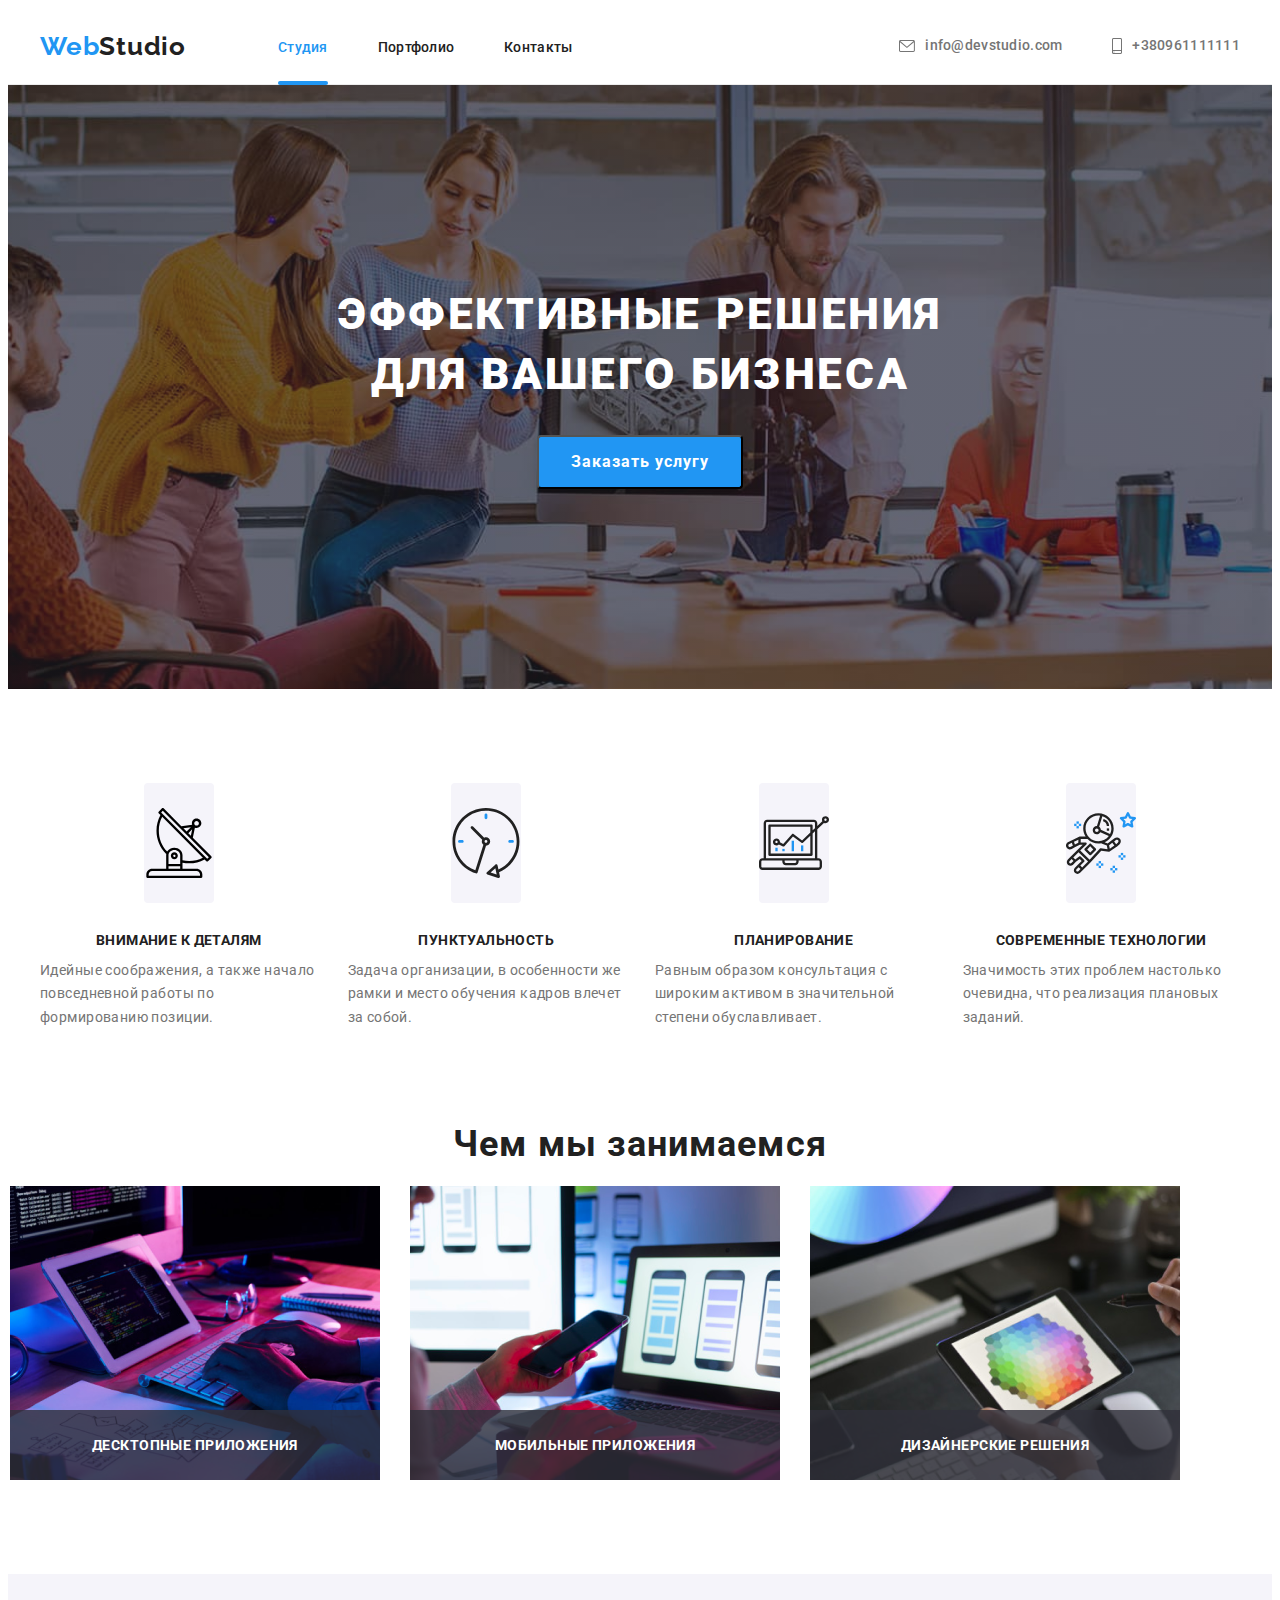
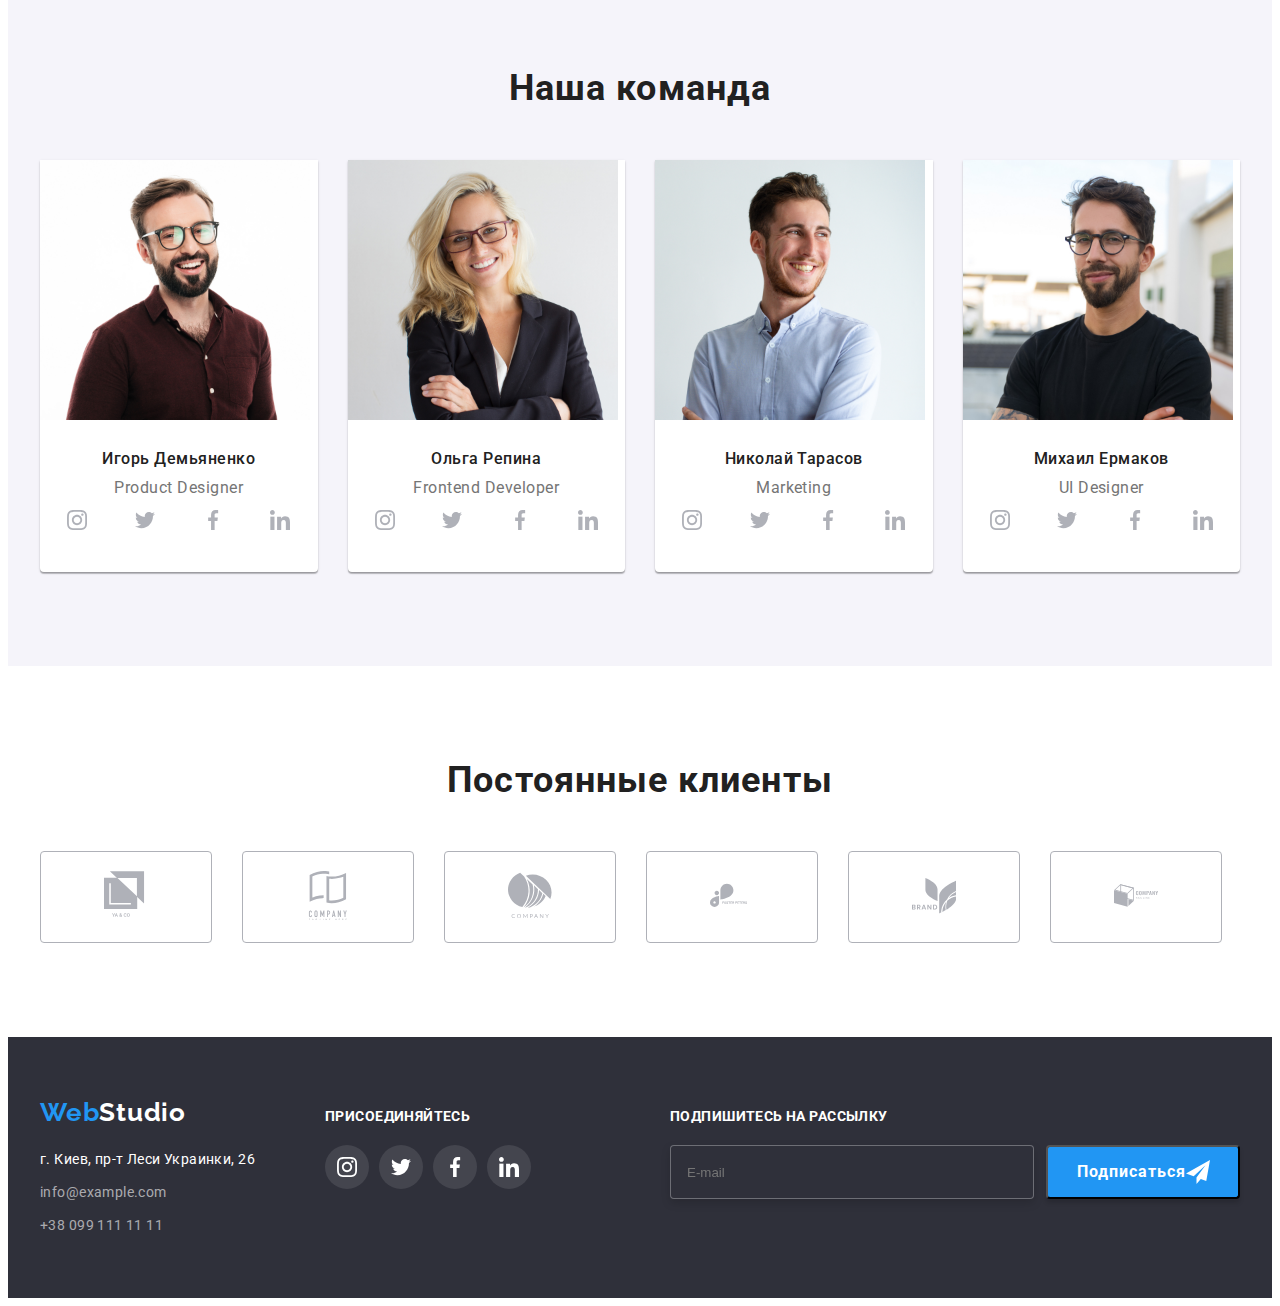
==== index.html @ 1f3a5c6e "copied previous file Homework_6" ====
<!DOCTYPE html>
<html lang="ru">

<head>
  <meta charset="UTF-8" />
  <meta http-equiv="X-UA-Compatible" content="IE=edge" />
  <meta name="viewport" content="width=device-width, initial-scale=1.0" />
  <link rel="preconnect" href="https://fonts.gstatic.com">
  <link href="https://fonts.googleapis.com/css2?family=Raleway:wght@700&family=Roboto:wght@400;500;700;900&display=swap" rel="stylesheet">
  <title>Вебстудия</title>
  <link rel="stylesheet" href="https://cdnjs.cloudflare.com/ajax/libs/modern-normalize/1.0.0/modern-normalize.min.css" integrity="sha512-ISS7cAi1PEhQ8jnbJpJZMd29NlhNj4AWYyLOSp2CE/CsHxTCu+r+t0D2yoJudVrd0/8fTVPUVDzY5Tvli75u/g==" crossorigin="anonymous" />
  <link
    rel="stylesheet"
    href="https://cdnjs.cloudflare.com/ajax/libs/animate.css/4.1.1/animate.min.css"
  />
  <link rel="stylesheet" href="./css/style.css">
</head>

<body>
  <header class="header">
    <div class="container">
  <nav class="navigation">
    <a  href="./index.html" class="link logo logo-light-theme">
      <span class="link logo">Web</span>Studio
    </a>
    <ul class="list-all list">
      <li class="navigation-item">
        <a href="./index.html" class="current header-link link im-here" >Студия</a>
      </li>
      <li class="navigation-item">
        <a href="./portfolio.html" class="header-link link im-here" >Портфолио</a>
      </li>
      <li class="navigation-item">
        <a href="" class="header-link link im-here" >Контакты</a>
      </li>
    </ul>
  </nav>

  <ul class="list-all list in-touch">
    <li class="navigation-item">
      <a class="header-link contact-link link" href="mailto:info@devstudio.com" lang="en"> 
        <svg class="icon-envelope" width="16px" height="16px">
          <use href="./images.img/sprite-copy.svg#icon-envelope-hover"> </use>
        </svg>
        info@devstudio.com</a>
    </li>
    <li class="navigation-item">
      <a class="header-link contact-link link" href="tel:+380961111111">
        <svg class="icon-smartphone" width="10px" height="16px">
          <use href="./images.img/sprite-copy.svg#icon-smartphone"></use>
        </svg>
        +380961111111</a>
    </li>
  </ul>
   </div>
</header>

<main>
  <!--Hero-->
  <section class="hero-bg">
      <div class="container">
    <h1 class="hero-title">Эффективные решения для вашего бизнеса</h1>
    <button type="button" class="main-button" data-modal-open>Заказать услугу</button>
      </div>
  </section>

  <section class="advantage">
    <!--Advantages section-->
    <div class="container">

    <h2 class="visually-hidden">Преимущества</h2>

    <ul class="adv-set list-all list">
      <li class="advantage-items">
        <div class="adv-card">
        <svg width="70px" height="70px">
          <use href="./images.img/sprite-copy.svg#icon-antenna"></use>
        </svg>
      </div>
        <h3 class="advantage-name">Внимание к деталям</h3>
        <p class="advantage-explanation">
          Идейные соображения, а также начало повседневной работы по
          формированию позиции.
        </p>
    </li>
      <li class="advantage-items">
        <div class="adv-card">
          <svg width="70px" height="70px">
            <use href="./images.img/sprite-copy.svg#icon-clock"></use>
          </svg>
        </div>
        <h3 class="advantage-name">Пунктуальность</h3>
        <p class="advantage-explanation">
          Задача организации, в особенности же рамки и место обучения кадров
          влечет за собой.
        </p>
      </li>
      <li class="advantage-items">
        <div class="adv-card">
          <svg width="70px" height="70px">
            <use href="./images.img/sprite-copy.svg#icon-diagram"></use>
          </svg>
        </div>
        <h3 class="advantage-name">Планирование</h3>
        <p class="advantage-explanation">
          Равным образом консультация с широким активом в значительной
          степени обуславливает.
        </p>
      </li>
      <li class="advantage-items">
        <div class="adv-card">
          <svg width="70px" height="70px">
            <use href="./images.img/sprite-copy.svg#icon-astronaut"></use>
          </svg>
        </div>
        <h3 class="advantage-name">Современные технологии</h3>
        <p class="advantage-explanation">
          Значимость этих проблем настолько очевидна, что реализация
          плановых заданий.
        </p>
      </li>
    </ul>
      </div>
  </section>

    
    <section class="cont">
      <!--About-->
      <div class="container">
      <p class="body-title">Чем мы занимаемся </p>
      <ul class="about-container list-all list">
        <li class="about-link">
          <div class="work-wrapper">
         <img src="./images.img/about1.jpg" alt="Человек набирает текст" width="370" height="294" class="about1" />
          <p class="work-variations">Десктопные приложения</p>
        </div>
        </li>
        <li class="about-link">
          <div class="work-wrapper">
          <img src="./images.img/about2.jpg" alt="Девушка держит телефон в руке и пользуется ноутбуком" width="370"
            height="294" class="about2"/>
          <p class="work-variations">Мобильные приложения</p>
          </div>
        </li>
        <li class="about-link">
          <div class="work-wrapper">
          <img src="./images.img/about3.jpg" alt="Человек выбирает цвет на планшете" width="370" height="294" class="about3"/>
          <p class="work-variations">Дизайнерские решения</p>
        </div>
      </li>
      </ul>
     </div>
    </section>

    <!--Our team-->
    <section class="our-team-bg">
      <div class="container">
      <h2 class="body-title">Наша команда</h2>
      <ul class="team-container list-all list">
        <li class="team-set card">
          <img src="./images.img/ihor.jpg" alt="Мужчина в очках и бордовой рубашке" width="270" height="260" class="ihor"/>
         <div class="team-description"><h3 class="team-mate">Игорь Демьяненко</h3>
          <p lang="en" class="job-position">Product Designer</p>
        <ul class="list-all list social">
          <li class="social-items"><a href="" class="social-link">
            <svg class="social-icon" width="20px" height="20px"> 
              <use href="./images.img/sprite-copy.svg#icon-instagram"></use>
            </svg>
          </a>
        </li>
          <li class="social-items"><a href="" class="social-link">
            <svg class="social-icon" width="20px" height="20px"> 
              <use href="./images.img/sprite-copy.svg#icon-twitter"></use>
            </svg>
          </a>
        </li>
          <li class="social-items"><a href="" class="social-link">
            <svg class="social-icon" width="20px" height="20px"> 
              <use href="./images.img/sprite-copy.svg#icon-facebook-"></use>
            </svg>
          </a>
        </li>
          <li class="social-items"><a href="" class="social-link">
            <svg class="social-icon" width="20px" height="20px"> 
              <use href="./images.img/sprite-copy.svg#icon-linkedin"></use>
            </svg>
          </a>
        </li>
        </ul>
        </div>
      </li>
        <li class="team-set card">
          <img src="./images.img/olha.jpg" alt="Девушка,блондинка в очках и черном пиджаке" width="270" height="260" class="olha"/>
        <div class="team-description">  <h3 class="team-mate">Ольга Репина</h3>
          <p lang="en" class="job-position">Frontend Developer</p>
          <ul class="list-all list social">
            <li class="social-items"><a href="" class="social-link">
              <svg class="social-icon" width="20px" height="20px"> 
                <use href="./images.img/sprite-copy.svg#icon-instagram"></use>
              </svg>
            </a>
          </li>
            <li class="social-items"><a href="" class="social-link">
              <svg class="social-icon" width="20px" height="20px"> 
                <use href="./images.img/sprite-copy.svg#icon-twitter"></use>
              </svg>
            </a>
          </li>
            <li class="social-items"><a href="" class="social-link">
              <svg class="social-icon" width="20px" height="20px"> 
                <use href="./images.img/sprite-copy.svg#icon-facebook-"></use>
              </svg>
            </a>
          </li>
            <li class="social-items"><a href="" class="social-link">
              <svg class="social-icon" width="20px" height="20px"> 
                <use href="./images.img/sprite-copy.svg#icon-linkedin"></use>
              </svg>
            </a>
          </li>
          </ul>
        </div>
      </li>
        <li class="team-set card">
          <img src="./images.img/nikolaj.jpg" alt="Парень в голубой рубашке" width="270" height="260" class="nikolaj"/>
         <div class="team-description"><h3 class="team-mate">Николай Тарасов</h3>
          <p lang="en" class="job-position">Marketing</p>
          <ul class="list-all list social">
            <li class="social-items"><a href="" class="social-link">
              <svg class="social-icon" width="20px" height="20px"> 
                <use href="./images.img/sprite-copy.svg#icon-instagram"></use>
              </svg>
            </a>
          </li>
            <li class="social-items"><a href="" class="social-link">
              <svg class="social-icon" width="20px" height="20px"> 
                <use href="./images.img/sprite-copy.svg#icon-twitter"></use>
              </svg>
            </a>
          </li>
            <li class="social-items"><a href="" class="social-link">
              <svg class="social-icon" width="20px" height="20px"> 
                <use href="./images.img/sprite-copy.svg#icon-facebook-"></use>
              </svg>
            </a>
          </li>
            <li class="social-items"><a href="" class="social-link">
              <svg class="social-icon" width="20px" height="20px"> 
                <use href="./images.img/sprite-copy.svg#icon-linkedin"></use>
              </svg>
            </a>
          </li>
          </ul>
        </div>
      </li>
        <li class="team-set card">
          <img src="./images.img/michele.jpg" alt="Парень в очках,с бородой и в черной футболке" width="270"
            height="260" class="michele"/>
         <div class="team-description"><h3 class="team-mate">Михаил Ермаков</h3>
          <p lang="en" class="job-position">UI Designer</p>
          <ul class="list-all list social">
            <li class="social-items"><a href="" class="social-link">
              <svg class="social-icon" width="20px" height="20px"> 
                <use href="./images.img/sprite-copy.svg#icon-instagram"></use>
              </svg>
            </a>
          </li>
            <li class="social-items"><a href="" class="social-link">
              <svg class="social-icon" width="20px" height="20px"> 
                <use href="./images.img/sprite-copy.svg#icon-twitter"></use>
              </svg>
            </a>
          </li>
            <li class="social-items"><a href="" class="social-link">
              <svg class="social-icon" width="20px" height="20px"> 
                <use href="./images.img/sprite-copy.svg#icon-facebook-"></use>
              </svg>
            </a>
          </li>
            <li class="social-items"><a href="" class="social-link">
              <svg class="social-icon" width="20px" height="20px"> 
                <use href="./images.img/sprite-copy.svg#icon-linkedin"></use>
              </svg>
            </a>
          </li>
          </ul>
        </div> 
      </li>
      </ul>
      </div>
    </section>
    <section class="clients">
      <div class="container">
        <h2 lang="ru" class="clients-title">Постоянные клиенты</h2>
          <ul class="list-all list clients-list">
            <li class="clients-box clients-main-link">
              <a href="" class="clients-link">
                  <svg class="clients-logo" width="44.27px" height="49.23px">
                    <use href="./images.img/sprite-copy.svg#icon-logo-1"></use>
                  </svg>
              </a>
            </li>
            <li class="clients-box clients-main-link">
              <a href="" class="clients-link">
                  <svg class="clients-logo" width="44.27px" height="49.23px">
                    <use href="./images.img/sprite-copy.svg#icon-logo-2"></use>
                  </svg>
              </a>
            </li>
            <li class="clients-box clients-main-link">
              <a href="" class="clients-link">
                  <svg class="clients-logo" width="44.27px" height="49.23px">
                    <use href="./images.img/sprite-copy.svg#icon-logo-3"></use>
                  </svg>
              </a>
            </li>
            <li class="clients-box clients-main-link">
              <a href="" class="clients-link">
                  <svg class="clients-logo" width="44.27px" height="49.23px">
                    <use href="./images.img/sprite-copy.svg#icon-logo-4"></use>
                  </svg>
              </a>
            </li>
            <li class="clients-box clients-main-link">
              <a href="" class="clients-link clients-link">
                <svg class="clients-logo" width="44.27px" height="49.23px">
                  <use href="./images.img/sprite-copy.svg#icon-logo-5"></use>
                </svg>
              </a>
            </li>
            <li class="clients-box">
              <a href="" class="clients-link">
                <svg class="clients-logo" width="44.27px" height="49.23px">
                  <use href="./images.img/sprite-copy.svg#icon-logo-6"></use>
                </svg>
              </a>
            </li>
          </ul>
      </div>
    </section>
  </main>

  <footer class="footer-bg">
    <!--footer main page-->
    <div class="container main-footer">
    <div>
    <a class="link  logo logo-dark-theme" href="./index.html">
            <span class="link logo">Web</span>Studio
    </a>

    <address class="address addres-font">
      <ul class="list-all">
        <li class="marg">
          <a class="link physical-adress" href="https://goo.gl/maps/2pNCGTFLMix76fbZ6" target="_blank" rel="noopener noreferrer">г. Киев, пр-т Леси
            Украинки, 26
          </a>
        </li>

        <li class="marg">
          <a class="link mail-adress" href="mailto:info@example.com">info@example.com</a>
        </li>

        <li>
          <a class="link phone-number" href="tel:+380991111111">+38 099 111 11 11</a>
        </li>
      </ul>
    </address>
    </div>
    <div class="invitation-footer">
      <p class="invitation">ПРИСОЕДИНЯЙТЕСЬ</p>
      <ul class="list-all list">
        <li class="footer-icons-list">
          <a href="" class="footer-icons-color footer-icons-link">
              <svg class="footer-icons" width="20px" height="20px">
                <use href="./images.img/sprite-copy.svg#icon-instagram"></use>
              </svg>
          </a>
        </li>
        <li class="footer-icons-list">
          <a href="" class="footer-icons-color footer-icons-link">
              <svg class="footer-icons" width="20px" height="20px">
                <use href="./images.img/sprite-copy.svg#icon-twitter"></use>
              </svg>
          </a>
        </li>
        <li class="footer-icons-list">
          <a href="" class="footer-icons-color footer-icons-link">
              <svg class="footer-icons" width="20px" height="20px">
                <use href="./images.img/sprite-copy.svg#icon-facebook-"></use>
              </svg>
          </a>
        </li>
        <li class="footer-icons-list">
          <a href="" class="footer-icons-color footer-icons-link">
              <svg class="footer-icons" width="20px" height="20px">
                <use href="./images.img/sprite-copy.svg#icon-linkedin"></use>
              </svg>
          </a>
        </li>
      </ul>
    </div>
    <div class="follow">
      <form action="#">
      <p class="reminder-follow">ПОДПИШИТЕСЬ НА РАССЫЛКУ</p>
      <span class="follow-wrapper">
      <input type="email"
        class="mail-follower"
        name="mail"
        id="mail"
        placeholder="E-mail">
      <button type="button" class="follow-btn" >Подписаться
        <svg class="follow-icon" width="24px" height="24px" >
          <use href="./images.img/sprite-copy.svg#icon-icon-send"></use>
        </svg>
      </button>
      </span>
      </form>
    </div>
  </div>
  </footer>

  <!--Modal window-->

  <div class="modal-bg is-hidden" data-modal>

  <div class="modal">
    <button type="button" class="modal-close-button" data-modal-close>
      <svg width="11px" height="11px">
        <use href="./images.img/sprite-copy.svg#icon-close"></use>
      </svg>
    </button>
    <form action="#" class="modal-form">
      <p class="modal-action">Оставьте свои данные, мы вам перезвоним</p>
      <label class="modal-label" >
        Имя
        <span class="modal-input-wrapper">
        <input type="text" class="modal-input" name="user-name" required minlength="2">
      <svg class="modal-input-icon" width="18px" height="18px">
        <use href="./images.img/sprite-copy.svg#icon-person"></use>
      </svg>
        </span>
      </label>
      <label class="modal-label" >
        Телефон
        <span class="modal-input-wrapper">
        <input type="tel" class="modal-input" name="user-tel" required pattern="[0-9]{3}-[0-9]{3}-[0-9]{2}-[0-9]{2}">
      <svg class="modal-input-icon" width="18px" height="18px">
        <use href="./images.img/sprite-copy.svg#icon-phone"></use>
      </svg>
        </span>
      </label>
      <label class="modal-label" >
        Почта
        <span class="modal-input-wrapper">
        <input type="email" class="modal-input" name="user-mail" required>
      <svg class="modal-input-icon" width="18px" height="18px">
        <use href="./images.img/sprite-copy.svg#icon-email"></use>
      </svg>
        </span>
      </label>
      <label>
        Комментарий
        <textarea name="user-message" class="user-message" placeholder="Введите текст"></textarea>
      </label>
      <input type="checkbox" id="user-terms" name="user-terms" class="modal-checkbox-term visually-hidden">
      <label for="user-terms" class="modal-check" >Соглашаюсь с рассылкой и принимаю &nbsp;<a href="" class="modal-term-link">Условия договора</a></label>
      <button type="submit" class="modal-button">Отправить</button>
    </form>
  </div>
</div>

<script src="./js/modal.js"></script>
</body>

</html>
---- css/style.css ----
:root {
    --main-font: 'Roboto', sans-serif;
    --secondary-font: 'Raleway', sans-serif;
    --main-text-color: #212121;
    --secondary-text-color:#757575;
    --focus-color:  #2196F3;
    --standart-color: #fff;
    --team-bg-color: #F5F4FA; 
    --footer-bg-color: #2F303A;
    --footer-link-color: rgba(255, 255, 255, 0.6);
    --clients-logo-color: rgba(175, 177, 184, 1);
}
body {
    font-family: var(--main-font);
    color: var(--secondary-text-color);
}

h1,
h2,
h3,
h4,
h5,
h6,
p,
ul {
    margin: 0;
    padding: 0;
}

img {
    display: block;
}
.link {
    text-decoration: none;
}
.list-all {
    list-style: none;
}
.address {
    font-style: none;
}

.visually-hidden {
    position: absolute; !important;
    clip: rect (1px, 1px, 1px, 1px);
    clip: rect (1px, 1px, 1px, 1px);
    padding: 0 !important;
    border: 0 !important;
    height: 1px !important;
    width: 1px !important;
    overflow: hidden;
}
.container {
    width: 1200px;
    margin: 0 auto;
    padding-left: 15px;
    padding-right: 15px;
}
section {
    display: flex;
    margin: 0 auto;
    padding-top: 94px;
    padding-bottom: 94px;
}
.logo {
    width: 145px;
    height: 31px;
    left: 215px;
    font-family: var(--secondary-font);
    font-weight: bold;
    font-size: 26px;
    line-height: 1.19;
    letter-spacing: 0.03em;
    color: var(--focus-color );
    }
.logo-dark-theme {
    top: 2157px;
    color: var(--standart-color);
}
.logo-light-theme {
    top: 24px;
    color:var(--main-text-color);
    margin-right: 93px;
}
/*===========Header================ */
.header {
    border-bottom: 1px solid #ECECEC;
}
.header .container {
    display: flex;
    align-items: center;
}
.navigation {
    display: flex;
    align-items: center;
}
.list {
    display: flex;
    align-items: center;
}
.header-bg {
    background: var(--standart-color);
}
.header-link {
    font-family: var(--main-font);
    font-weight: 500;
    font-size: 14px;
    line-height: 1.14;
    letter-spacing: 0.02em;
    color:var(--main-text-color);
    padding-top: 30px;
    padding-bottom: 30px;
    align-items: center;

    transition: color 250ms cubic-bezier(0.4, 0, 0.2, 1);
}
.navigation-item:not(:last-child) {
    margin-right: 50px;
}
.secondary {
    margin-left: 331px;
}
.navigation-item-secondary:not(:last-child) {
    margin-right: 50px;
}
.in-touch {
    display: flex;
    margin-left: auto;
    align-items: center;
}
.contact-link {
    display: flex;
    color: var(--secondary-text-color);
    transition: color 250ms cubic-bezier(0.4, 0, 0.2, 1);
}
.contact-link:hover,
.contact-link:focus {
    color:var(--focus-color );
}
.contact-link:hover .icon-envelope,
.contact-link:focus .icon-envelope {
    fill:  var(--focus-color);
}
.contact-link:hover .icon-smartphone,
.contact-link:focus .icon-smartphone {
    fill:  var(--focus-color);
}
.im-here:hover,
.im-here:focus {
    color: var(--focus-color );
}
.im-here:active {
    color: var(--focus-color );
    transition: color 250ms cubic-bezier(0.4, 0, 0.2, 1);
}
.current {
    position: relative;
    color: var(--focus-color );
    transition: opacity 250ms cubic-bezier(0.4, 0, 0.2, 1);
}
.current::after {
    content: '';
    display: block;
    width: 100%;
    height: 4px;
    border-radius: 2px;
    background-color: var(--focus-color);

    position:absolute;
    left: 0;
    bottom: 0;
}

.icon-envelope {
    margin-right: 10px;
    align-items: center;
    fill: var(--secondary-text-color);

    transition-property: fill;
    transition: fill 250ms cubic-bezier(0.4, 0, 0.2, 1);
}
.icon-smartphone {
    margin-right: 10px;
    align-items: center;
    fill:var(--secondary-text-color);

    transition-property: fill;
    transition: fill 250ms cubic-bezier(0.4, 0, 0.2, 1);
}
.icon-envelope:hover,
.icon-envelope:focus {
    fill: var(--focus-color);
}
.icon-smartphone:hover,
.icon-smartphone:focus {
    fill: var(--focus-color);
}
/*===========End Header================ */

/*===========Hero================ */
.hero-bg {
    background: var(--footer-bg-color);
    padding-bottom: 200px;
    padding-top: 200px;
    background-image: linear-gradient( to left, rgba(47, 48, 58, 0.4), rgba(47, 48, 58, 0.4) ), url(../images.img/hero.jpeg);
    background-size: cover;
    background-position: center;
    background-repeat: no-repeat;
    max-width: 1600px;
    margin-left: auto;
    margin-right: auto;
}
.hero-title {
    margin: 0 auto;
    max-width: 696px;
    font-family: var(--main-font);
    font-weight: 900;
    font-size: 44px;
    line-height: 1.36;
    text-align: center;
    letter-spacing: 0.06em;
    text-transform: uppercase;
    color: var(--standart-color);
    display: flex;
    align-items: center;
    margin-bottom: 30px;
    }
.main-button {
    font-family: var(--main-font);
    font-weight: bold;
    font-size: 16px;
    line-height: 1.87;
    display: block;
    align-items: center;
    text-align: center;
    letter-spacing: 0.06em;
    cursor: pointer;
    color: var(--standart-color);
    background: var(--focus-color );
    box-shadow: 0px 4px 4px rgba(0, 0, 0, 0.15);
    border-radius: 4px;
    padding: 10px 32px;
    margin-left: auto;
    margin-right: auto;

    transition: color 250ms cubic-bezier(0.4, 0, 0.2, 1);
}
.main-button:hover,
.main-button:focus {
    background-color: var(--focus-color);
}
/*===========End Hero================ */

/*===========About================ */
.cont {
    padding-top: 0px;
}
.about-container {
    display: flex;
    align-items: center;
    margin-top: -30px;
    margin-left: -30px;
}
.about-link:not(:last-child) {
    margin-right: 30px;
}
.about1 {
    width: 100%;
    height: 100%;
}
.about2 {
    width: 100%;
    height: 100%;
    }
.about3 {
    width: 100%;
    height: 100%;
    }
.work-wrapper {
    position: relative;
}
.work-variations {
    position: absolute;
    bottom: 0;
    right: 0;
    

    width: 100%;
    font-family: var(--main-font);
    font-weight: bold;
    font-size: 14px;
    line-height: 1,14;
    text-align: center;
    letter-spacing: 0.03em;
    text-transform: uppercase;
    padding-top: 27px;
    padding-bottom: 27px;
    
    color: var(--standart-color);
    background-color: rgba(47, 48, 58, 0.8);
 }   
/*===========End About================ */

/*===========Our team================ */
.team-container {
    display: flex;
    align-items: center;
}
.team-container {
    display: flex;
    align-items: center;
    margin-left: -30px;
}
.team-set {
    margin-left: 30px;
    flex-basis: calc((100% - 120px)/4);
}
.our-team-bg {
    background-color: var(--team-bg-color)
}
.team-mate {
    font-family: var(--main-font);
    font-weight: 500;
    font-size: 16px;
    line-height: 1.18;
    text-align: center;
    letter-spacing: 0.03em;
    color: var(--main-text-color);
    margin-bottom: 10px;
}
.team-description {
    padding-bottom: 30px;
    padding-top: 30px;
    padding-right: 15px;
    padding-left: 15px;
}
.job-position {
    font-family: var(--main-font);
    font-size: 16px;
    line-height: 1.18;
    text-align: center;
    letter-spacing: 0.03em;
    color: var(--secondary-text-color);
}
.card {
    width: 270px;
    background: var(--standart-color);
    box-shadow: 0px 1px 3px rgba(0, 0, 0, 0.12), 0px 1px 1px rgba(0, 0, 0, 0.14), 0px 2px 1px rgba(0, 0, 0, 0.2);
    border-radius: 0px 0px 4px 4px;
}
.ihor {
    width: 270px;
    height: 260px;
    background: url(4853.jpg);
    border-radius: 0px;
}
.olha {
    width: 270px;
    height: 260px;
    background: url(5844.jpg);
    border-radius: 0px;
}
.nikolaj {
    width: 270px;
    height: 260px;
    background: url(16166.jpg);
    border-radius: 0px;
}
.michele {
    width: 270px;
    height: 260px;
    background: url(2968.jpg);
    border-radius: 0px;
}
.social {
    display: flex;
    align-items: center;
    justify-content: space-between;
}
.social-link {
    display: flex;
    justify-content: center;
    align-items: center;
    width: 44px;
    height: 44px;
    border-radius: 50%;
    background-color: var(--standart-color);

    transition-property: fill;
    transition-property: background-color;
    transition: background-color 250ms cubic-bezier(0.4, 0, 0.2, 1) ;
}
.social-link:hover .social-icon,
.social-link:focus .social-icon{
    fill: var(--standart-color);
}
.social-icon {
    fill: rgba(175, 177, 184, 1);

    transition-property: fill;
    transition: fill 250ms cubic-bezier(0.4, 0, 0.2, 1);
}
.social-link:hover,
.social-link:focus {
    background-color: var(--focus-color);
}
.clients-list {
    display: flex;
}
.clients-main-link {
    margin-right: 30px;
}
.clients-title {
    font-family: var(--main-font)
    font-weight: 700;
    font-size: 36px;
    line-height: 1.16;
    text-align: center;
    letter-spacing: 0.03em;
    color: var(--main-text-color);
    min-width: 700px;
    margin-top: 0px;
    margin-bottom: 50px;
}
.clients-box {
    width: 170px;
    height: 90px;
    border: 1px solid var(--clients-logo-color);
    border-radius: 4px;
    display: flex;
    justify-content: center;
    align-items: center;
    
    transition: border 250ms cubic-bezier(0.4, 0, 0.2, 1);
}
.clients-logo {
    fill: var(--clients-logo-color);
    
    transition: fill 250ms cubic-bezier(0.4, 0, 0.2, 1);
}
.clients-logo:hover,
.clients-logo:focus {
    fill: var(--focus-color);
}
.clients-box:hover,
.clients-box:focus {
    border-color: var(--focus-color);
}
.clients-box:hover .clients-logo,
.clients-box:focus .clients-logo {
    fill: var(--focus-color);
}
/*===========End Our team================ */

/*===========Work gallery================ */
.main-set {
    display: flex;
    justify-content: center;
    flex-wrap:nowrap;
    align-items: center;
    margin-bottom: 50px;
}
.main-items {
    margin-right: 8px;
    
    transition: color 250ms cubic-bezier(0.4, 0, 0.2, 1);
}
.main-items:hover,
.main-items:focus {
    background-color: var(--focus-color);
}
.works-item:hover,
.works-item:focus {
    box-shadow: 0px 1px 1px rgba(0, 0, 0, 0.12), 0px 4px 4px rgba(0, 0, 0, 0.06), 1px 4px 6px rgba(0, 0, 0, 0.16);
}
.work-content-wrapper {
    padding-top: 20px;
    padding-bottom: 20px;
    padding-right: 24px;
    padding-left: 24px;
}
.buttom-bg {
    background: var(--standart-color);
    border: 1px solid #EEEEEE;
    box-sizing: border-box;
}
.portfolio-btn {
    font-family: inherit;
    font-weight: 500;
    font-size: 16px;
    line-height: 1.62;
    text-align: center;
    letter-spacing: 0.03em;
    cursor: pointer;
    color: var(--main-text-color);
    background-color: var(--team-bg-color);
    border-radius: 4px;
    display: flex;
    flex-direction: row;
    border: none;

    transition: color 250ms cubic-bezier(0.4, 0, 0.2, 1), background-color 250ms cubic-bezier(0.4, 0, 0.2, 1), box-shadow 250ms cubic-bezier(0.4, 0, 0.2, 1);
}
.portfolio-btn:hover,
.portfolio-btn:focus {
    background-color: var(--focus-color );
    color: var(--standart-color);
    box-shadow: 0px 3px 1px rgba(0, 0, 0, 0.1), 0px 1px 2px rgba(0, 0, 0, 0.08), 0px 2px 2px rgba(0, 0, 0, 0.12);
}
.works-set {
    display: flex;
    flex-wrap: wrap;
    /*align-items: center;*/
    align-items: flex-start;
    align-content: center;
    margin-top: -30px;
    margin-left: -30px;
}
.works-item {
    margin-top: 30px;
    margin-left: 30px;
    flex-basis: calc((100% - 90px) / 3);
    transition: color 250ms cubic-bezier(0.4, 0, 0.2, 1);
}
.work1 {
    width: 100%;
    height: 100%;
    background: url(portfolio1.jpg);
}
.work2 {
    width: 100%;
    height: 100%;
    background: url(portfolio2.jpg);
}
.work3 {
    width: 100%;
    height: 100%;
    background: url(portfolio-1.jpg);
}
.work4 {
    width: 100%;
    height: 100%;
    background: url(portfolio-2.jpg);
}
.work5 {
    width: 100%;
    height: 100%;
    background: url(portfolio5.jpg);
}
.work6 {
    width: 100%;
    height: 100%;
    background: url(111.jpg);
}
.work7 {
    width: 100%;
    height: 100%;
    background: url(portfolio7.jpg);
}
.work8 {
    width: 100%;
    height: 100%;
    background: url(portfolio8.jpg);
}
.work9 {
    width: 100%;
    height: 100%;
    background: url(2910404.jpg);
}

.project-name {
    font-family: var(--main-font);
    font-weight: bold;
    font-size: 18px;
    line-height: 2;
    letter-spacing: 0.06em;
    color:var(--main-text-color);
    margin-bottom: 4px;
}
.project-explanation {
    font-family: var(--main-font);
    font-size: 16px;
    line-height: 1.87;
    letter-spacing: 0.03em;
    color: var(--secondary-text-color);
    }
.overlay-wrapper {
    position: relative;
    overflow: hidden;
}
.overlay {
    position: absolute;
    top: 0;
    left: 0;
    height: 100%;
    padding-top: 63px;
    padding-bottom: 63px;
    padding-right: 24px;
    padding-left: 24px;
    opacity: 0;

    background-color: rgba(33, 150, 243, 0.9);
    color: var(--standart-color);
    
    transform: translateY(100%);
    transition: transform 250ms cubic-bezier(0.4, 0, 0.2, 1), opacity 250ms cubic-bezier(0.4, 0, 0.2, 1);

}

.overlay-wrapper:hover .overlay,
.overlay-wrapper:focus .overlay {
    opacity: 1;
    transform: translateY(0%);
}

.works-item:hover .overlay,
.works-item:focus .overlay {
    opacity: 1;
    transform: translateY(0%);
}
/*===========Work gallery================ */

/*===========Advantages section================ */
.advantage {
    padding-top: 94px;
}
.adv-set {
    display: flex;
    flex-wrap:nowrap;
    margin-top: -30px;
    margin-left: -30px;
}
.advantage-items {
    margin-top: 30px;
    margin-left: 30px;
    flex-basis: calc((100% - 120px)/4);
    width: 270px;
    justify-items: center;
}
.adv-card {
    height: 120px;
    background-color: #f5f4fa;
    border-radius: 4px;
    margin-bottom: 30px;
    display: flex;
    justify-content: center;
    align-items: center;
}
.advantage-name {
    font-family: var(--main-font);
    font-weight: bold;
    font-size: 14px;
    line-height: 1.14;
    letter-spacing: 0.03em;
    text-transform: uppercase;
    color: var(--main-text-color);
    margin-bottom: 10px;
}
.advantage-explanation {
    font-family: var(--main-font);
    font-size: 14px;
    line-height: 1.71;
    letter-spacing: 0.03em;
    color: var(--secondary-text-color);
}
/*===========End Advantages section================ */

.body-title {
    font-family: var(--main-font);
    font-weight: bold;
    font-size: 36px;
    line-height: 1.16;
    text-align: center;
    letter-spacing: 0.03em;
    color: var(--main-text-color);
    margin-bottom: 50px;
}

/*===========Footer================ */
.footer-bg {
    padding-top: 60px;
    padding-bottom: 60px;
    background: var(--footer-bg-color)
}
.main-footer {
    display: flex;
    align-items: baseline;
}
.addres-font {
    font-style: normal;
    margin-top: 20px;
}
.marg {
    margin-bottom: 9px;
}
.physical-adress {
    font-family: var(--main-font);
    font-size: 14px;
    line-height: 1.71;
    letter-spacing: 0.03em;
    color: var(--standart-color);
}
.mail-adress {
    font-family: var(--main-font);
    font-size: 14px;
    line-height: 1.71;
    letter-spacing: 0.03em;
    color: var(--footer-link-color)
}
.phone-number {
    font-family: var(--main-font);
    font-size: 14px;
    line-height: 1.71;
    letter-spacing: 0.03em;
    color: var(--footer-link-color)
}
.invitation-footer {
    margin-left: 70px;
}
.invitation {
    color: var(--standart-color);
    font-weight: 700;
    font-size: 14px;
    line-height: 1.14;
    letter-spacing: 0.03em;
    text-transform: uppercase;
    margin-bottom: 20px;
}
.footer-icons-color {
    display: flex;
    justify-content: center;
    align-items: center;
    width: 44px;
    height: 44px;
    border-radius: 50%;
    background-color: rgba(255, 255, 255, 0.1);

    transition: background-color 250ms cubic-bezier(0.4, 0, 0.2, 1);
}
.footer-icons-list:not(:last-child) {
    margin-right: 10px;
} 

.footer-icons {
    fill: var(--standart-color);
}
.footer-icons-link:hover .footer-icons-color,
.footer-icons-link:focus .footer-icons-color {
    background-color: var(--focus-color);
}
.footer-icons-link:hover,
.footer-icons-link:focus  {
    background-color: var(--focus-color);
}
.follow {
    margin-left: auto;
    width: 570px;
}
.reminder-follow {
    width: 219px;
    height: 16px;
    font-family: var(--main-font);
    font-weight: bold;
    font-size: 14px;
    line-height: 1.14;
    letter-spacing: 0.03em;
    text-transform: uppercase;

    color: var(--standart-color);
    margin-bottom: 20px;
}
.follow-wrapper {
    position: relative;
    display: flex;
}
.mail-mark {
    position: absolute;
    top: 50%;
    left: 16px;
    transform: translateY(-50%);
    
    font-family: var(--main-font);
    font-size: 16px;
    line-height: 1.25;
}
.mail-follower {
    width: 358px;
    height: 50px;
    padding-left: 16px;

    border: 1px solid rgba(255, 255, 255, 0.3);
    filter: drop-shadow(0px 4px 4px rgba(0, 0, 0, 0.15));
    border-radius: 4px;
    background-color: var(--footer-bg-color);
    color: var(--standart-color);
}
.follow-btn {
    position: relative;
    width: 200px;
    margin-left: 12px;
    padding-left: 29px;

    font-family: var(--main-font);
    font-weight: bold;
    font-size: 16px;
    line-height: 1.87;

    display: flex;
    align-items: center;
    text-align: center;
    letter-spacing: 0.06em;

    color: var(--standart-color);

    background: #2196F3;
    box-shadow: 0px 4px 4px rgba(0, 0, 0, 0.15);
    border-radius: 4px;
}
.follow-icon {
    position: absolute;
    top: 50%;
    right: 28px;
    transform: translateY(-50%);

    fill: var(--standart-color);
    margin-left: 10px;
}
/*===========End Footer================ */

/*===========Modal window================ */

.modal-bg {
    position: fixed;
    top: 0;
    left: 0;
    width: 100vw;
    height: 100vh;
    background-color: rgba(0, 0, 0, 0.2);

    opacity: 1;
    transition: color 250ms cubic-bezier(0.4, 0, 0.2, 1), opacity 250ms cubic-bezier(0.4, 0, 0.2, 1);
}
.modal {
    position: absolute;
    top: 50%;
    left: 50%;
    transform: translate(-50%, -50%);
    width: 528px;
    height: 581px;
    background-color: rgba(255, 255, 255, 1);
    padding: 40px;
    
    transform: translate(-50%, -50%) scale(1);
    transition: opacity 250ms cubic-bezier(0.4, 0, 0.2, 1);

}
.modal:hover,
.modal:focus {
    border-color: var(--focus-color);
}
.modal-close-button {
    position: absolute;
    top: 8px;
    right: 8px;
    width: 30px;
    height: 30px;
    background: transparent;
    border: 1px solid rgba(0, 0, 0, 0.1);
    border-radius: 50%;
    cursor: pointer;
    transition: fill 250ms cubic-bezier(0.4, 0, 0.2, 1);
}
.modal-close-button:hover,
.modal-close-button:focus {
    fill: var(--focus-color);
}

.is-hidden {
    opacity: 0;
    visibility: none;
    pointer-events: none;
}
.modal-bg.is-hidden .modal {
    transform: translate(-50%, -50%) scale(0.9);
}
.modal-action {
    font-family: var(--main-font);
    font-weight: bold;
    font-size: 20px;
    line-height: 1.15;
    text-align: center;
    letter-spacing: 0.03em;
    margin-bottom: 12px;

    color: var(--main-text-color);
}
.modal-form {
    display: flex;
    flex-direction: column;
}
.modal-input {
    width: 100%;
    height: 40px;

    border: 1px solid rgba(33, 33, 33, 0.2);
    border-radius: 4px;
    padding-left: 42px;
    transition: border-color 250ms cubic-bezier(0.4, 0, 0.2, 1);
}
.modal-input:focus {
    outline: none;
    border-color: var(--focus-color);
}
.modal-input:focus+ .modal-input-icon {
    fill: var(--focus-color);
}
.modal-input-wrapper {
    display: block;
    position: relative;
    margin-top: 4px;
    margin-bottom: 10px;
}
.modal-input-icon {
    position: absolute;
    top: 50%;
    left: 12px;
    transform: translateY(-50%);
    transition: fill 250ms cubic-bezier(0.4, 0, 0.2, 1);
}
.user-message {
    width: 100%;
    height: 120px;
    border: 1px solid rgba(33, 33, 33, 0.2);
    border-radius: 4px;
    padding-top: 12px;
    padding-bottom: 12px;
    padding-right: 16px;
    padding-left: 16px;

    resize: none;

    font-family: Roboto;
    font-size: 14px;
    line-height: 1.14;
    letter-spacing: 0.01em;
    transition: border-color 250ms cubic-bezier(0.4, 0, 0.2, 1);
}
.user-message::placeholder {
    color: rgba(117, 117, 117, 0.5);
}
.user-message:focus {
    outline: none;
    border-color: var(--focus-color);
}
.modal-check {
    display: flex;
    align-items: center;

    font-family: var(--main-font);
    font-size: 14px;
    line-height: 1.71;
    letter-spacing: 0.03em;

    color: var(--secondary-text-color);
}
.modal-check::before {
    display: block;
    content: "";
    width: 16px;
    height: 15px;
    border: 1px solid #000;
    cursor: pointer;
    margin-right: 8px;
}
.modal-checkbox-term:checked + .modal-check::before {
    background-image: url(../images.img/vector.svg);
    background-position: center;
}
.modal-checkbox-term:focus + .modal-check::before {
    background-color: var(--focus-color);
}
.modal-term-link {
    color: var(--focus-color);
}
.modal-term-link:hover {
    color: var(--focus-color);
}
.modal-button {
    width: 200px;
    height: 50px;
    align-self: center;
    font-family: var(--main-font);
    font-weight: bold;
    font-size: 16px;
    line-height: 1.87;
    display: block;
    align-items: center;
    text-align: center;
    letter-spacing: 0.06em;
    cursor: pointer;
    color: var(--standart-color);
    background: #188CE8;
    box-shadow: 0px 4px 4px rgba(0, 0, 0, 0.15);
    border-radius: 4px;

    margin-top: 30px;

    transition: color 250ms cubic-bezier(0.4, 0, 0.2, 1);
}
/*===========End Modal window================ */
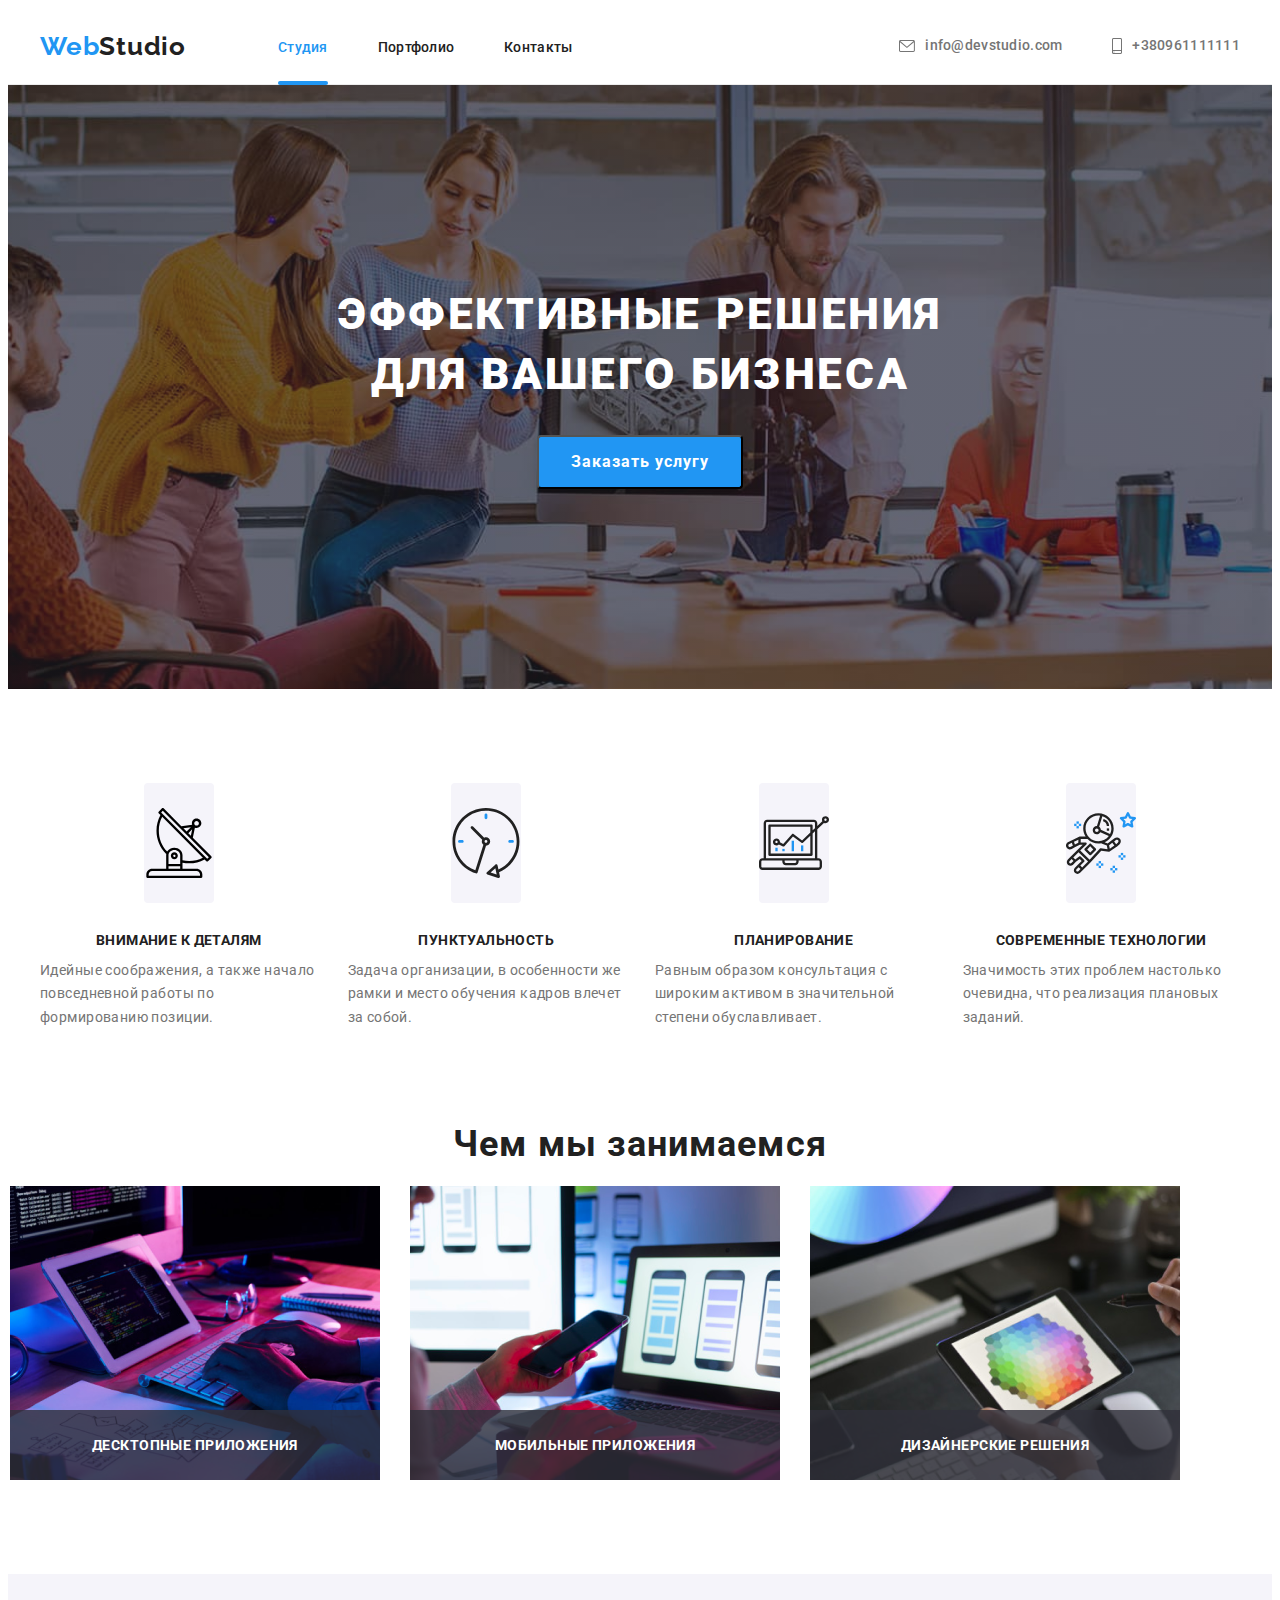
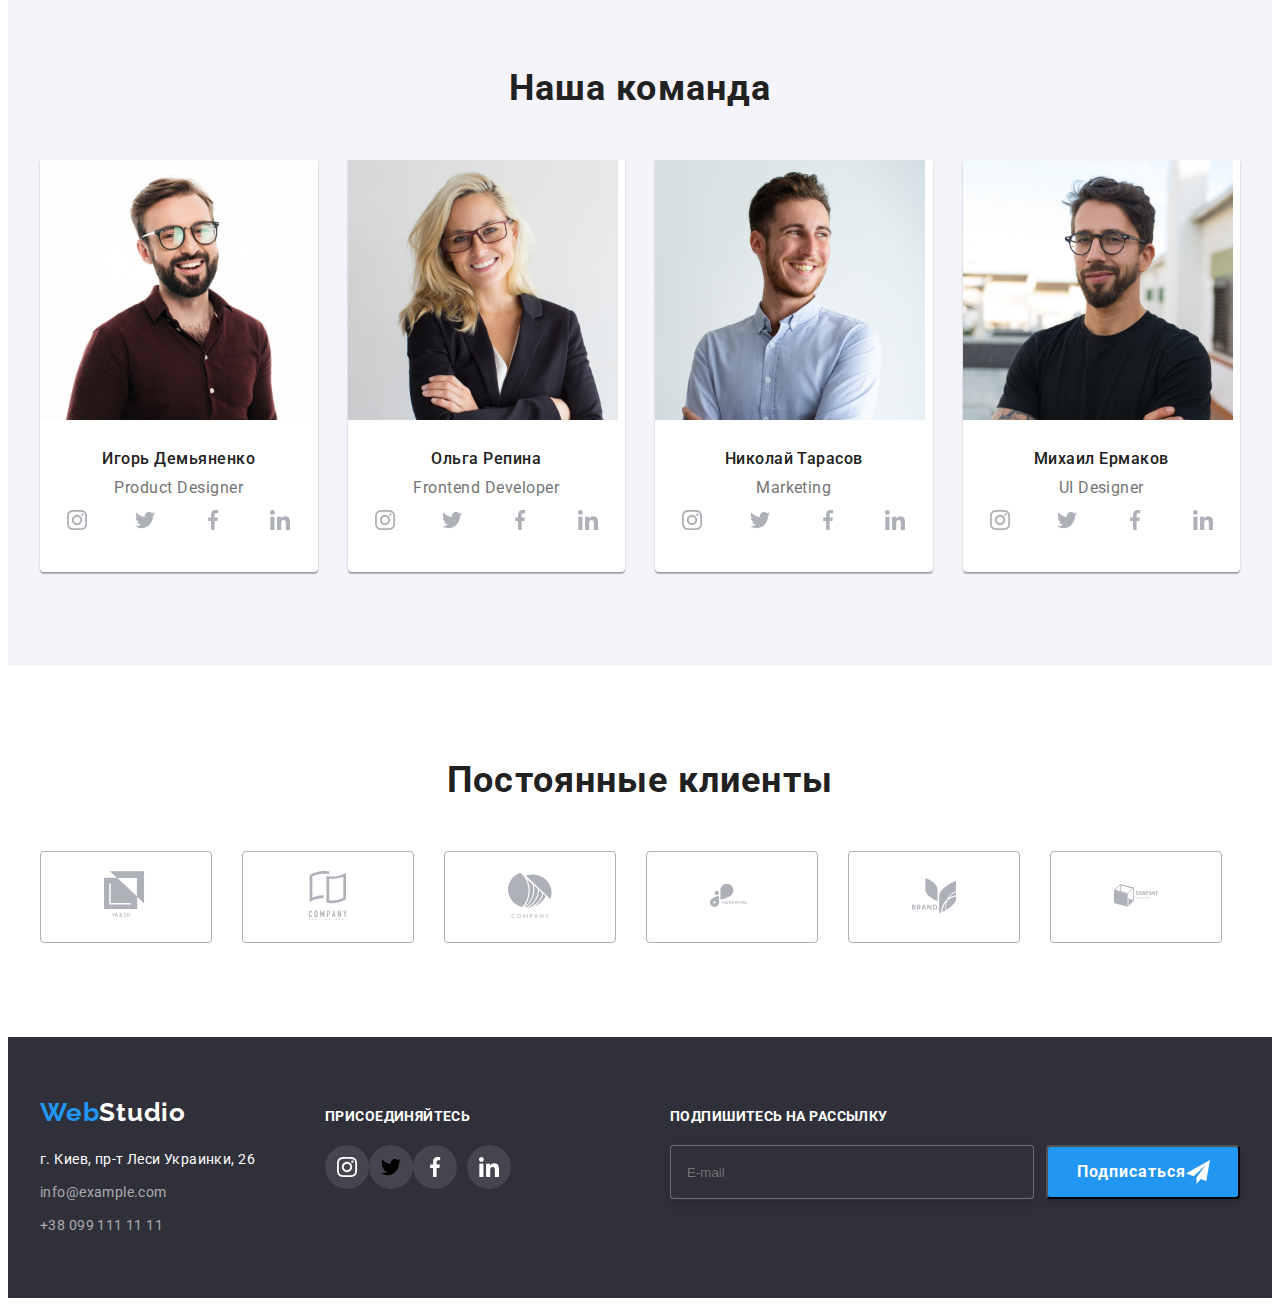
==== commit bef6e1c1: "BEM" ====
--- a/index.html
+++ b/index.html
@@ -13,7 +13,7 @@
     rel="stylesheet"
     href="https://cdnjs.cloudflare.com/ajax/libs/animate.css/4.1.1/animate.min.css"
   />
-  <link rel="stylesheet" href="./css/style.css">
+  <link rel="stylesheet" href="./css/main.min.css">
 </head>
 
 <body>
@@ -70,9 +70,9 @@
 
     <h2 class="visually-hidden">Преимущества</h2>
 
-    <ul class="adv-set list-all list">
+    <ul class="advantage-set list-all list">
       <li class="advantage-items">
-        <div class="adv-card">
+        <div class="advantage-card">
         <svg width="70px" height="70px">
           <use href="./images.img/sprite-copy.svg#icon-antenna"></use>
         </svg>
@@ -84,7 +84,7 @@
         </p>
     </li>
       <li class="advantage-items">
-        <div class="adv-card">
+        <div class="advantage-card">
           <svg width="70px" height="70px">
             <use href="./images.img/sprite-copy.svg#icon-clock"></use>
           </svg>
@@ -96,7 +96,7 @@
         </p>
       </li>
       <li class="advantage-items">
-        <div class="adv-card">
+        <div class="advantage-card">
           <svg width="70px" height="70px">
             <use href="./images.img/sprite-copy.svg#icon-diagram"></use>
           </svg>
@@ -108,7 +108,7 @@
         </p>
       </li>
       <li class="advantage-items">
-        <div class="adv-card">
+        <div class="advantage-card">
           <svg width="70px" height="70px">
             <use href="./images.img/sprite-copy.svg#icon-astronaut"></use>
           </svg>
@@ -157,31 +157,31 @@
       <div class="container">
       <h2 class="body-title">Наша команда</h2>
       <ul class="team-container list-all list">
-        <li class="team-set card">
+        <li class="team-container__set card">
           <img src="./images.img/ihor.jpg" alt="Мужчина в очках и бордовой рубашке" width="270" height="260" class="ihor"/>
          <div class="team-description"><h3 class="team-mate">Игорь Демьяненко</h3>
           <p lang="en" class="job-position">Product Designer</p>
         <ul class="list-all list social">
-          <li class="social-items"><a href="" class="social-link">
-            <svg class="social-icon" width="20px" height="20px"> 
+          <li class="social-items"><a href="" class="social__link">
+            <svg class="social__icon" width="20px" height="20px"> 
               <use href="./images.img/sprite-copy.svg#icon-instagram"></use>
             </svg>
           </a>
         </li>
-          <li class="social-items"><a href="" class="social-link">
-            <svg class="social-icon" width="20px" height="20px"> 
+          <li class="social-items"><a href="" class="social__link">
+            <svg class="social__icon" width="20px" height="20px"> 
               <use href="./images.img/sprite-copy.svg#icon-twitter"></use>
             </svg>
           </a>
         </li>
-          <li class="social-items"><a href="" class="social-link">
-            <svg class="social-icon" width="20px" height="20px"> 
+          <li class="social-items"><a href="" class="social__link">
+            <svg class="social__icon" width="20px" height="20px"> 
               <use href="./images.img/sprite-copy.svg#icon-facebook-"></use>
             </svg>
           </a>
         </li>
-          <li class="social-items"><a href="" class="social-link">
-            <svg class="social-icon" width="20px" height="20px"> 
+          <li class="social-items"><a href="" class="social__link">
+            <svg class="social__icon" width="20px" height="20px"> 
               <use href="./images.img/sprite-copy.svg#icon-linkedin"></use>
             </svg>
           </a>
@@ -189,31 +189,31 @@
         </ul>
         </div>
       </li>
-        <li class="team-set card">
+        <li class="team-container__set card">
           <img src="./images.img/olha.jpg" alt="Девушка,блондинка в очках и черном пиджаке" width="270" height="260" class="olha"/>
         <div class="team-description">  <h3 class="team-mate">Ольга Репина</h3>
           <p lang="en" class="job-position">Frontend Developer</p>
           <ul class="list-all list social">
-            <li class="social-items"><a href="" class="social-link">
-              <svg class="social-icon" width="20px" height="20px"> 
+            <li class="social-items"><a href="" class="social__link">
+              <svg class="social__icon" width="20px" height="20px"> 
                 <use href="./images.img/sprite-copy.svg#icon-instagram"></use>
               </svg>
             </a>
           </li>
-            <li class="social-items"><a href="" class="social-link">
-              <svg class="social-icon" width="20px" height="20px"> 
+            <li class="social-items"><a href="" class="social__link">
+              <svg class="social__icon" width="20px" height="20px"> 
                 <use href="./images.img/sprite-copy.svg#icon-twitter"></use>
               </svg>
             </a>
           </li>
-            <li class="social-items"><a href="" class="social-link">
-              <svg class="social-icon" width="20px" height="20px"> 
+            <li class="social-items"><a href="" class="social__link">
+              <svg class="social__icon" width="20px" height="20px"> 
                 <use href="./images.img/sprite-copy.svg#icon-facebook-"></use>
               </svg>
             </a>
           </li>
-            <li class="social-items"><a href="" class="social-link">
-              <svg class="social-icon" width="20px" height="20px"> 
+            <li class="social-items"><a href="" class="social__link">
+              <svg class="social__icon" width="20px" height="20px"> 
                 <use href="./images.img/sprite-copy.svg#icon-linkedin"></use>
               </svg>
             </a>
@@ -221,31 +221,31 @@
           </ul>
         </div>
       </li>
-        <li class="team-set card">
+        <li class="team-container__set card">
           <img src="./images.img/nikolaj.jpg" alt="Парень в голубой рубашке" width="270" height="260" class="nikolaj"/>
          <div class="team-description"><h3 class="team-mate">Николай Тарасов</h3>
           <p lang="en" class="job-position">Marketing</p>
           <ul class="list-all list social">
-            <li class="social-items"><a href="" class="social-link">
-              <svg class="social-icon" width="20px" height="20px"> 
+            <li class="social-items"><a href="" class="social__link">
+              <svg class="social__icon" width="20px" height="20px"> 
                 <use href="./images.img/sprite-copy.svg#icon-instagram"></use>
               </svg>
             </a>
           </li>
-            <li class="social-items"><a href="" class="social-link">
-              <svg class="social-icon" width="20px" height="20px"> 
+            <li class="social-items"><a href="" class="social__link">
+              <svg class="social__icon" width="20px" height="20px"> 
                 <use href="./images.img/sprite-copy.svg#icon-twitter"></use>
               </svg>
             </a>
           </li>
-            <li class="social-items"><a href="" class="social-link">
-              <svg class="social-icon" width="20px" height="20px"> 
+            <li class="social-items"><a href="" class="social__link">
+              <svg class="social__icon" width="20px" height="20px"> 
                 <use href="./images.img/sprite-copy.svg#icon-facebook-"></use>
               </svg>
             </a>
           </li>
-            <li class="social-items"><a href="" class="social-link">
-              <svg class="social-icon" width="20px" height="20px"> 
+            <li class="social-items"><a href="" class="social__link">
+              <svg class="social__icon" width="20px" height="20px"> 
                 <use href="./images.img/sprite-copy.svg#icon-linkedin"></use>
               </svg>
             </a>
@@ -253,32 +253,32 @@
           </ul>
         </div>
       </li>
-        <li class="team-set card">
+        <li class="team-container__set card">
           <img src="./images.img/michele.jpg" alt="Парень в очках,с бородой и в черной футболке" width="270"
             height="260" class="michele"/>
          <div class="team-description"><h3 class="team-mate">Михаил Ермаков</h3>
           <p lang="en" class="job-position">UI Designer</p>
           <ul class="list-all list social">
-            <li class="social-items"><a href="" class="social-link">
-              <svg class="social-icon" width="20px" height="20px"> 
+            <li class="social-items"><a href="" class="social__link">
+              <svg class="social__icon" width="20px" height="20px"> 
                 <use href="./images.img/sprite-copy.svg#icon-instagram"></use>
               </svg>
             </a>
           </li>
-            <li class="social-items"><a href="" class="social-link">
-              <svg class="social-icon" width="20px" height="20px"> 
+            <li class="social-items"><a href="" class="social__link">
+              <svg class="social__icon" width="20px" height="20px"> 
                 <use href="./images.img/sprite-copy.svg#icon-twitter"></use>
               </svg>
             </a>
           </li>
-            <li class="social-items"><a href="" class="social-link">
-              <svg class="social-icon" width="20px" height="20px"> 
+            <li class="social-items"><a href="" class="social__link">
+              <svg class="social__icon" width="20px" height="20px"> 
                 <use href="./images.img/sprite-copy.svg#icon-facebook-"></use>
               </svg>
             </a>
           </li>
-            <li class="social-items"><a href="" class="social-link">
-              <svg class="social-icon" width="20px" height="20px"> 
+            <li class="social-items"><a href="" class="social__link">
+              <svg class="social__icon" width="20px" height="20px"> 
                 <use href="./images.img/sprite-copy.svg#icon-linkedin"></use>
               </svg>
             </a>
@@ -291,7 +291,7 @@
     </section>
     <section class="clients">
       <div class="container">
-        <h2 lang="ru" class="clients-title">Постоянные клиенты</h2>
+        <h2 lang="ru" class="clients__title">Постоянные клиенты</h2>
           <ul class="list-all list clients-list">
             <li class="clients-box clients-main-link">
               <a href="" class="clients-link">
@@ -350,13 +350,13 @@
 
     <address class="address addres-font">
       <ul class="list-all">
-        <li class="marg">
+        <li class="list-all__marg">
           <a class="link physical-adress" href="https://goo.gl/maps/2pNCGTFLMix76fbZ6" target="_blank" rel="noopener noreferrer">г. Киев, пр-т Леси
             Украинки, 26
           </a>
         </li>
 
-        <li class="marg">
+        <li class="list-all__marg">
           <a class="link mail-adress" href="mailto:info@example.com">info@example.com</a>
         </li>
 
@@ -368,31 +368,31 @@
     </div>
     <div class="invitation-footer">
       <p class="invitation">ПРИСОЕДИНЯЙТЕСЬ</p>
-      <ul class="list-all list">
+      <ul class="list-all list footer-set">
         <li class="footer-icons-list">
-          <a href="" class="footer-icons-color footer-icons-link">
-              <svg class="footer-icons" width="20px" height="20px">
+          <a href="" class="footer-set__footer-icons-color footer-icons-link">
+              <svg class="footer-set__footer-icons" width="20px" height="20px">
                 <use href="./images.img/sprite-copy.svg#icon-instagram"></use>
               </svg>
           </a>
         </li>
-        <li class="footer-icons-list">
-          <a href="" class="footer-icons-color footer-icons-link">
+        <li class="footer-list__footer-icons-list">
+          <a href="" class="footer-set__footer-icons-color footer-set__footer-icons-link">
               <svg class="footer-icons" width="20px" height="20px">
                 <use href="./images.img/sprite-copy.svg#icon-twitter"></use>
               </svg>
           </a>
         </li>
-        <li class="footer-icons-list">
-          <a href="" class="footer-icons-color footer-icons-link">
-              <svg class="footer-icons" width="20px" height="20px">
+        <li class="footer-set__footer-icons-list">
+          <a href="" class="footer-set__footer-icons-color footer-set__footer-icons-link">
+              <svg class="footer-set__footer-icons" width="20px" height="20px">
                 <use href="./images.img/sprite-copy.svg#icon-facebook-"></use>
               </svg>
           </a>
         </li>
-        <li class="footer-icons-list">
-          <a href="" class="footer-icons-color footer-icons-link">
-              <svg class="footer-icons" width="20px" height="20px">
+        <li class="footer-set__footer-icons-list">
+          <a href="" class="footer-set__footer-icons-color footer-set__footer-icons-link">
+              <svg class="footer-set__footer-icons" width="20px" height="20px">
                 <use href="./images.img/sprite-copy.svg#icon-linkedin"></use>
               </svg>
           </a>
@@ -401,15 +401,15 @@
     </div>
     <div class="follow">
       <form action="#">
-      <p class="reminder-follow">ПОДПИШИТЕСЬ НА РАССЫЛКУ</p>
-      <span class="follow-wrapper">
+      <p class="follow__reminder">ПОДПИШИТЕСЬ НА РАССЫЛКУ</p>
+      <span class="follow__wrapper">
       <input type="email"
-        class="mail-follower"
+        class="mail__follower"
         name="mail"
         id="mail"
         placeholder="E-mail">
-      <button type="button" class="follow-btn" >Подписаться
-        <svg class="follow-icon" width="24px" height="24px" >
+      <button type="button" class="follow__btn" >Подписаться
+        <svg class="follow__icon" width="24px" height="24px" >
           <use href="./images.img/sprite-copy.svg#icon-icon-send"></use>
         </svg>
       </button>
@@ -421,21 +421,21 @@
 
   <!--Modal window-->
 
-  <div class="modal-bg is-hidden" data-modal>
+  <div class="modal__bg is-hidden" data-modal>
 
   <div class="modal">
-    <button type="button" class="modal-close-button" data-modal-close>
+    <button type="button" class="modal__close-button" data-modal-close>
       <svg width="11px" height="11px">
         <use href="./images.img/sprite-copy.svg#icon-close"></use>
       </svg>
     </button>
     <form action="#" class="modal-form">
-      <p class="modal-action">Оставьте свои данные, мы вам перезвоним</p>
-      <label class="modal-label" >
+      <p class="modal-form__modal-action">Оставьте свои данные, мы вам перезвоним</p>
+      <label class="modal-form__modal-label" >
         Имя
         <span class="modal-input-wrapper">
         <input type="text" class="modal-input" name="user-name" required minlength="2">
-      <svg class="modal-input-icon" width="18px" height="18px">
+      <svg class="modal-input__icon" width="18px" height="18px">
         <use href="./images.img/sprite-copy.svg#icon-person"></use>
       </svg>
         </span>
@@ -444,7 +444,7 @@
         Телефон
         <span class="modal-input-wrapper">
         <input type="tel" class="modal-input" name="user-tel" required pattern="[0-9]{3}-[0-9]{3}-[0-9]{2}-[0-9]{2}">
-      <svg class="modal-input-icon" width="18px" height="18px">
+      <svg class="modal-input__icon" width="18px" height="18px">
         <use href="./images.img/sprite-copy.svg#icon-phone"></use>
       </svg>
         </span>
@@ -453,7 +453,7 @@
         Почта
         <span class="modal-input-wrapper">
         <input type="email" class="modal-input" name="user-mail" required>
-      <svg class="modal-input-icon" width="18px" height="18px">
+      <svg class="modal-input__icon" width="18px" height="18px">
         <use href="./images.img/sprite-copy.svg#icon-email"></use>
       </svg>
         </span>
--- a/css/main.min.css
+++ b/css/main.min.css
@@ -0,0 +1,2 @@
+:root{--main-font: 'Roboto', sans-serif;--secondary-font: 'Raleway', sans-serif;--main-text-color: #212121;--secondary-text-color:#757575;--focus-color:  #2196F3;--standart-color: #fff;--team-bg-color: #F5F4FA;--footer-bg-color: #2F303A;--footer-link-color: rgba(255, 255, 255, 0.6);--clients-logo-color: rgba(175, 177, 184, 1)}body{font-family:var(--main-font);color:var(--secondary-text-color)}h1,h2,h3,h4,h5,h6,p,ul{margin:0;padding:0}img{display:block}.link{text-decoration:none}.list-all{list-style:none}.address{font-style:none}.visually-hidden{position:absolute !important;clip:rect 1px,1px,1px,1px;clip:rect 1px,1px,1px,1px;padding:0 !important;border:0 !important;height:1px !important;width:1px !important;overflow:hidden}.container{width:1200px;margin:0 auto;padding-left:15px;padding-right:15px}section{display:flex;margin:0 auto;padding-top:94px;padding-bottom:94px}.logo{width:145px;height:31px;left:215px;font-family:var(--secondary-font);font-weight:bold;font-size:26px;line-height:1.19;letter-spacing:0.03em;color:var(--focus-color)}.header{border-bottom:1px solid #ECECEC}.header .container{display:flex;align-items:center}.logo-light-theme{top:24px;color:var(--main-text-color);margin-right:93px}.navigation{display:flex;align-items:center}.list{display:flex;align-items:center}.header-bg{background:var(--standart-color)}.header-link{font-family:var(--main-font);font-weight:500;font-size:14px;line-height:1.14;letter-spacing:0.02em;color:var(--main-text-color);padding-top:30px;padding-bottom:30px;align-items:center;transition:color 250ms cubic-bezier(0.4, 0, 0.2, 1)}.navigation-item:not(:last-child){margin-right:50px}.secondary{margin-left:331px}.navigation-item-secondary:not(:last-child){margin-right:50px}.in-touch{display:flex;margin-left:auto;align-items:center}.contact-link{display:flex;color:var(--secondary-text-color);transition:color 250ms cubic-bezier(0.4, 0, 0.2, 1)}.contact-link:hover,.contact-link:focus{color:var(--focus-color)}.contact-link:hover .icon-envelope,.contact-link:focus .icon-envelope{fill:var(--focus-color)}.contact-link:hover .icon-smartphone,.contact-link:focus .icon-smartphone{fill:var(--focus-color)}.im-here:hover,.im-here:focus{color:var(--focus-color)}.im-here:active{color:var(--focus-color);transition:color 250ms cubic-bezier(0.4, 0, 0.2, 1)}.current{position:relative;color:var(--focus-color);transition:opacity 250ms cubic-bezier(0.4, 0, 0.2, 1)}.current::after{content:'';display:block;width:100%;height:4px;border-radius:2px;background-color:var(--focus-color);position:absolute;left:0;bottom:0}.icon-envelope{margin-right:10px;align-items:center;fill:var(--secondary-text-color);transition-property:fill;transition:fill 250ms cubic-bezier(0.4, 0, 0.2, 1)}.icon-envelope:hover,.icon-envelope:focus{fill:var(--focus-color)}.icon-smartphone{margin-right:10px;align-items:center;fill:var(--secondary-text-color);transition-property:fill;transition:fill 250ms cubic-bezier(0.4, 0, 0.2, 1)}.icon-smartphone:hover,.icon-smartphone:focus{fill:var(--focus-color)}.hero-bg{background:var(--footer-bg-color);padding-bottom:200px;padding-top:200px;background-image:linear-gradient(to left, rgba(47,48,58,0.4), rgba(47,48,58,0.4)),url(../images.img/hero.jpeg);background-size:cover;background-position:center;background-repeat:no-repeat;max-width:1600px;margin-left:auto;margin-right:auto}.hero-title{margin:0 auto;max-width:696px;font-family:var(--main-font);font-weight:900;font-size:44px;line-height:1.36;text-align:center;letter-spacing:0.06em;text-transform:uppercase;color:var(--standart-color);display:flex;align-items:center;margin-bottom:30px}.main-button{font-family:var(--main-font);font-weight:bold;font-size:16px;line-height:1.87;display:block;align-items:center;text-align:center;letter-spacing:0.06em;cursor:pointer;color:var(--standart-color);background:var(--focus-color);box-shadow:0px 4px 4px rgba(0,0,0,0.15);border-radius:4px;padding:10px 32px;margin-left:auto;margin-right:auto;transition:color 250ms cubic-bezier(0.4, 0, 0.2, 1)}.main-button:hover,.main-button:focus{background-color:var(--focus-color)}.cont{padding-top:0px}.about-container{display:flex;align-items:center;margin-top:-30px;margin-left:-30px}.about-link:not(:last-child){margin-right:30px}.about1{width:100%;height:100%}.about2{width:100%;height:100%}.about3{width:100%;height:100%}.work-wrapper{position:relative}.work-variations{position:absolute;bottom:0;right:0;width:100%;font-family:var(--main-font);font-weight:bold;font-size:14px;line-height:1,14;text-align:center;letter-spacing:0.03em;text-transform:uppercase;padding-top:27px;padding-bottom:27px;color:var(--standart-color);background-color:rgba(47,48,58,0.8)}.team-container{display:flex;align-items:center;margin-left:-30px}.team-container__set{margin-left:30px;flex-basis:calc((100% - 120px)/4)}.our-team-bg{background-color:var(--team-bg-color)}.team-mate{font-family:var(--main-font);font-weight:500;font-size:16px;line-height:1.18;text-align:center;letter-spacing:0.03em;color:var(--main-text-color);margin-bottom:10px}.team-description{padding-bottom:30px;padding-top:30px;padding-right:15px;padding-left:15px}.job-position{font-family:var(--main-font);font-size:16px;line-height:1.18;text-align:center;letter-spacing:0.03em;color:var(--secondary-text-color)}.card{width:270px;background:var(--standart-color);box-shadow:0px 1px 3px rgba(0,0,0,0.12),0px 1px 1px rgba(0,0,0,0.14),0px 2px 1px rgba(0,0,0,0.2);border-radius:0px 0px 4px 4px}.ihor{width:270px;height:260px;background:url(4853.jpg);border-radius:0px}.olha{width:270px;height:260px;background:url(5844.jpg);border-radius:0px}.nikolaj{width:270px;height:260px;background:url(16166.jpg);border-radius:0px}.michele{width:270px;height:260px;background:url(2968.jpg);border-radius:0px}.social{display:flex;align-items:center;justify-content:space-between}.social__link{display:flex;justify-content:center;align-items:center;width:44px;height:44px;border-radius:50%;background-color:var(--standart-color);transition-property:fill;transition-property:background-color;transition:background-color 250ms cubic-bezier(0.4, 0, 0.2, 1)}.social__link:hover .social__icon,.social__link:focus .social__icon{fill:var(--standart-color)}.social__icon{fill:#afb1b8;transition-property:fill;transition:fill 250ms cubic-bezier(0.4, 0, 0.2, 1)}.social__icon:hover,.social__icon:focus{background-color:var(--focus-color)}.clients-list{display:flex}.clients-main-link{margin-right:30px}.clients__title{font-family:var(--main-font);font-weight:700;font-size:36px;line-height:1.16;text-align:center;letter-spacing:0.03em;color:var(--main-text-color);min-width:700px;margin-top:0px;margin-bottom:50px}.clients-box{width:170px;height:90px;border:1px solid var(--clients-logo-color);border-radius:4px;display:flex;justify-content:center;align-items:center;transition:border 250ms cubic-bezier(0.4, 0, 0.2, 1)}.clients-box:hover,.clients-box:focus{border-color:var(--focus-color)}.clients-box:hover .clients-logo,.clients-box:focus .clients-logo{fill:var(--focus-color)}.clients-logo{fill:var(--clients-logo-color);transition:fill 250ms cubic-bezier(0.4, 0, 0.2, 1)}.clients-logo:hover,.clients-logo:focus{fill:var(--focus-color)}.main-set{display:flex;justify-content:center;flex-wrap:nowrap;align-items:center;margin-bottom:50px}.main-set__items{margin-right:8px;transition:color 250ms cubic-bezier(0.4, 0, 0.2, 1)}.main-set__items:hover,.main-set__items:focus{background-color:var(--focus-color)}.work-content{padding-top:20px;padding-bottom:20px;padding-right:24px;padding-left:24px}.buttom-bg{background:var(--standart-color);border:1px solid #EEEEEE;box-sizing:border-box}.portfolio-btn{font-family:inherit;font-weight:500;font-size:16px;line-height:1.62;text-align:center;letter-spacing:0.03em;cursor:pointer;color:var(--main-text-color);background-color:var(--team-bg-color);border-radius:4px;display:flex;flex-direction:row;border:none;transition:color 250ms cubic-bezier(0.4, 0, 0.2, 1),background-color 250ms cubic-bezier(0.4, 0, 0.2, 1),box-shadow 250ms cubic-bezier(0.4, 0, 0.2, 1)}.portfolio-btn:hover,.portfolio-btn:focus{background-color:var(--focus-color);color:var(--standart-color);box-shadow:0px 3px 1px rgba(0,0,0,0.1),0px 1px 2px rgba(0,0,0,0.08),0px 2px 2px rgba(0,0,0,0.12)}.works-set{display:flex;flex-wrap:wrap;align-items:flex-start;align-content:center;margin-top:-30px;margin-left:-30px}.works-set__item{margin-top:30px;margin-left:30px;flex-basis:calc((100% - 90px) / 3);transition:color 250ms cubic-bezier(0.4, 0, 0.2, 1)}.works-set__item:hover,.works-set__item:focus{box-shadow:0px 1px 1px rgba(0,0,0,0.12),0px 4px 4px rgba(0,0,0,0.06),1px 4px 6px rgba(0,0,0,0.16)}.works-set__item:hover .overlay,.works-set__item:focus .overlay{opacity:1;transform:translateY(0%)}.work1{width:100%;height:100%;background:url(portfolio1.jpg)}.work2{width:100%;height:100%;background:url(portfolio2.jpg)}.work3{width:100%;height:100%;background:url(portfolio-1.jpg)}.work4{width:100%;height:100%;background:url(portfolio-2.jpg)}.work5{width:100%;height:100%;background:url(portfolio5.jpg)}.work6{width:100%;height:100%;background:url(111.jpg)}.work7{width:100%;height:100%;background:url(portfolio7.jpg)}.work8{width:100%;height:100%;background:url(portfolio8.jpg)}.work9{width:100%;height:100%;background:url(2910404.jpg)}.work-content__name{font-family:var(--main-font);font-weight:bold;font-size:18px;line-height:2;letter-spacing:0.06em;color:var(--main-text-color);margin-bottom:4px}.work-content__explanation{font-family:var(--main-font);font-size:16px;line-height:1.87;letter-spacing:0.03em;color:var(--secondary-text-color)}.overlay-wrapper{position:relative;overflow:hidden}.overlay-wrapper:hover .overlay,.overlay-wrapper:focus .overlay{opacity:1;transform:translateY(0%)}.overlay{position:absolute;top:0;left:0;height:100%;padding-top:63px;padding-bottom:63px;padding-right:24px;padding-left:24px;opacity:0;background-color:rgba(33,150,243,0.9);color:var(--standart-color);transform:translateY(100%);transition:transform 250ms cubic-bezier(0.4, 0, 0.2, 1),opacity 250ms cubic-bezier(0.4, 0, 0.2, 1)}.advantage{padding-top:94px}.advantage-set{display:flex;flex-wrap:nowrap;margin-top:-30px;margin-left:-30px}.advantage-items{margin-top:30px;margin-left:30px;flex-basis:calc((100% - 120px)/4);width:270px;justify-items:center}.advantage-card{height:120px;background-color:#f5f4fa;border-radius:4px;margin-bottom:30px;display:flex;justify-content:center;align-items:center}.advantage-name{font-family:var(--main-font);font-weight:bold;font-size:14px;line-height:1.14;letter-spacing:0.03em;text-transform:uppercase;color:var(--main-text-color);margin-bottom:10px}.advantage-explanation{font-family:var(--main-font);font-size:14px;line-height:1.71;letter-spacing:0.03em;color:var(--secondary-text-color)}.body-title{font-family:var(--main-font);font-weight:bold;font-size:36px;line-height:1.16;text-align:center;letter-spacing:0.03em;color:var(--main-text-color);margin-bottom:50px}.footer-bg{padding-top:60px;padding-bottom:60px;background:var(--footer-bg-color)}.main-footer{display:flex;align-items:baseline}.addres-font{font-style:normal;margin-top:20px}.list-all__marg{margin-bottom:9px}.logo-dark-theme{top:2157px;color:var(--standart-color)}.physical-adress{font-family:var(--main-font);font-size:14px;line-height:1.71;letter-spacing:0.03em;color:var(--standart-color)}.mail-adress{font-family:var(--main-font);font-size:14px;line-height:1.71;letter-spacing:0.03em;color:var(--footer-link-color)}.phone-number{font-family:var(--main-font);font-size:14px;line-height:1.71;letter-spacing:0.03em;color:var(--footer-link-color)}.invitation-footer{margin-left:70px}.invitation{color:var(--standart-color);font-weight:700;font-size:14px;line-height:1.14;letter-spacing:0.03em;text-transform:uppercase;margin-bottom:20px}.footer-set__footer-icons-color{display:flex;justify-content:center;align-items:center;width:44px;height:44px;border-radius:50%;background-color:rgba(255,255,255,0.1);transition:background-color 250ms cubic-bezier(0.4, 0, 0.2, 1)}.footer-set__footer-icons-list:not(:last-child){margin-right:10px}.footer-set__footer-icons{fill:var(--standart-color)}.footer-icons-link:hover,.footer-icons-link:focus{background-color:var(--focus-color)}.footer-icons-link:hover.footer-icons-color,.footer-icons-link:hover.footer-icons-color,.footer-icons-link:focus.footer-icons-color,.footer-icons-link:focus.footer-icons-color{background-color:var(--focus-color)}.follow{margin-left:auto;width:570px}.follow__reminder{width:219px;height:16px;font-family:var(--main-font);font-weight:bold;font-size:14px;line-height:1.14;letter-spacing:0.03em;text-transform:uppercase;color:var(--standart-color);margin-bottom:20px}.follow__wrapper{position:relative;display:flex}.mail-mark{position:absolute;top:50%;left:16px;transform:translateY(-50%);font-family:var(--main-font);font-size:16px;line-height:1.25}.mail__follower{width:358px;height:50px;padding-left:16px;border:1px solid rgba(255,255,255,0.3);filter:drop-shadow(0px 4px 4px rgba(0,0,0,0.15));border-radius:4px;background-color:var(--footer-bg-color);color:var(--standart-color)}.follow__btn{position:relative;width:200px;margin-left:12px;padding-left:29px;font-family:var(--main-font);font-weight:bold;font-size:16px;line-height:1.87;display:flex;align-items:center;text-align:center;letter-spacing:0.06em;color:var(--standart-color);background:#2196F3;box-shadow:0px 4px 4px rgba(0,0,0,0.15);border-radius:4px}.follow__icon{position:absolute;top:50%;right:28px;transform:translateY(-50%);fill:var(--standart-color);margin-left:10px}.modal__bg{position:fixed;top:0;left:0;width:100vw;height:100vh;background-color:rgba(0,0,0,0.2);opacity:1;transition:color 250ms cubic-bezier(0.4, 0, 0.2, 1),opacity 250ms cubic-bezier(0.4, 0, 0.2, 1)}.modal__bg.is-hidden .modal{transform:translate(-50%, -50%) scale(0.9)}.modal{position:absolute;top:50%;left:50%;transform:translate(-50%, -50%);width:528px;height:581px;background-color:#fff;padding:40px;transform:translate(-50%, -50%) scale(1);transition:opacity 250ms cubic-bezier(0.4, 0, 0.2, 1)}.modal:hover,.modal:focus{border-color:var(--focus-color)}.modal__close-button{position:absolute;top:8px;right:8px;width:30px;height:30px;background:transparent;border:1px solid rgba(0,0,0,0.1);border-radius:50%;cursor:pointer;transition:fill 250ms cubic-bezier(0.4, 0, 0.2, 1)}.modal__close-button:hover,.modal__close-button:focus{fill:var(--focus-color)}.is-hidden{opacity:0;visibility:none;pointer-events:none}.modal-form__modal-action{font-family:var(--main-font);font-weight:bold;font-size:20px;line-height:1.15;text-align:center;letter-spacing:0.03em;margin-bottom:12px;color:var(--main-text-color)}.modal-form{display:flex;flex-direction:column}.modal-input{width:100%;height:40px;border:1px solid rgba(33,33,33,0.2);border-radius:4px;padding-left:42px;transition:border-color 250ms cubic-bezier(0.4, 0, 0.2, 1)}.modal-input:focus{outline:none;border-color:var(--focus-color)}.modal-input:focus+.modal-input__icon{fill:var(--focus-color)}.modal-input-wrapper{display:block;position:relative;margin-top:4px;margin-bottom:10px}.modal-input__icon{position:absolute;top:50%;left:12px;transform:translateY(-50%);transition:fill 250ms cubic-bezier(0.4, 0, 0.2, 1)}.user-message{width:100%;height:120px;border:1px solid rgba(33,33,33,0.2);border-radius:4px;padding-top:12px;padding-bottom:12px;padding-right:16px;padding-left:16px;resize:none;font-family:Roboto;font-size:14px;line-height:1.14;letter-spacing:0.01em;transition:border-color 250ms cubic-bezier(0.4, 0, 0.2, 1)}.user-message::placeholder{color:rgba(117,117,117,0.5)}.user-message:focus{outline:none;border-color:var(--focus-color)}.modal-check{display:flex;align-items:center;font-family:var(--main-font);font-size:14px;line-height:1.71;letter-spacing:0.03em;color:var(--secondary-text-color)}.modal-check::before{display:block;content:"";width:16px;height:15px;border:1px solid #000;cursor:pointer;margin-right:8px}.modal-checkbox-term:checked+.modal-check::before{background-image:url(../images.img/vector.svg);background-position:center}.modal-checkbox-term:focus+.modal-check::before{background-color:var(--focus-color)}.modal-term-link{color:var(--focus-color)}.modal-term-link:hover{color:var(--focus-color)}.modal-button{width:200px;height:50px;align-self:center;font-family:var(--main-font);font-weight:bold;font-size:16px;line-height:1.87;display:block;align-items:center;text-align:center;letter-spacing:0.06em;cursor:pointer;color:var(--standart-color);background:#188CE8;box-shadow:0px 4px 4px rgba(0,0,0,0.15);border-radius:4px;margin-top:30px;transition:color 250ms cubic-bezier(0.4, 0, 0.2, 1)}
+/*# sourceMappingURL=main.min.css.map */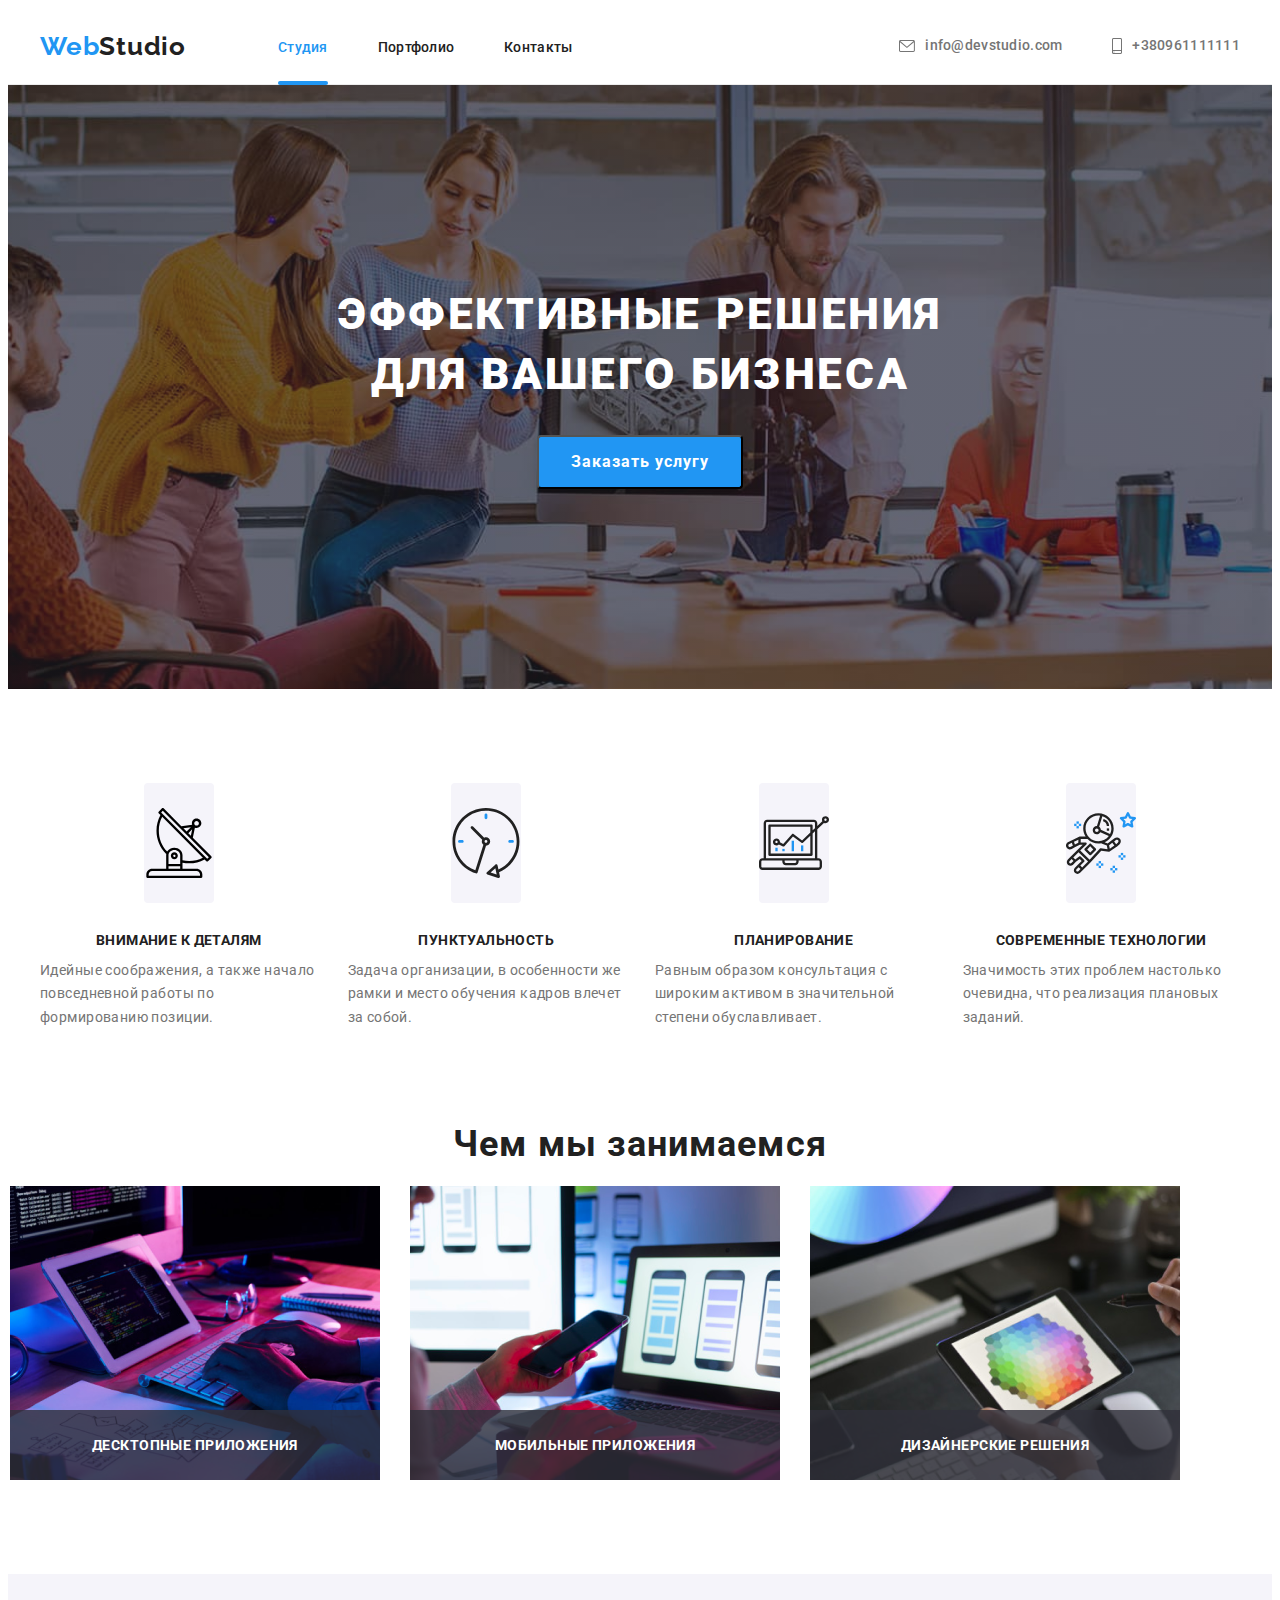
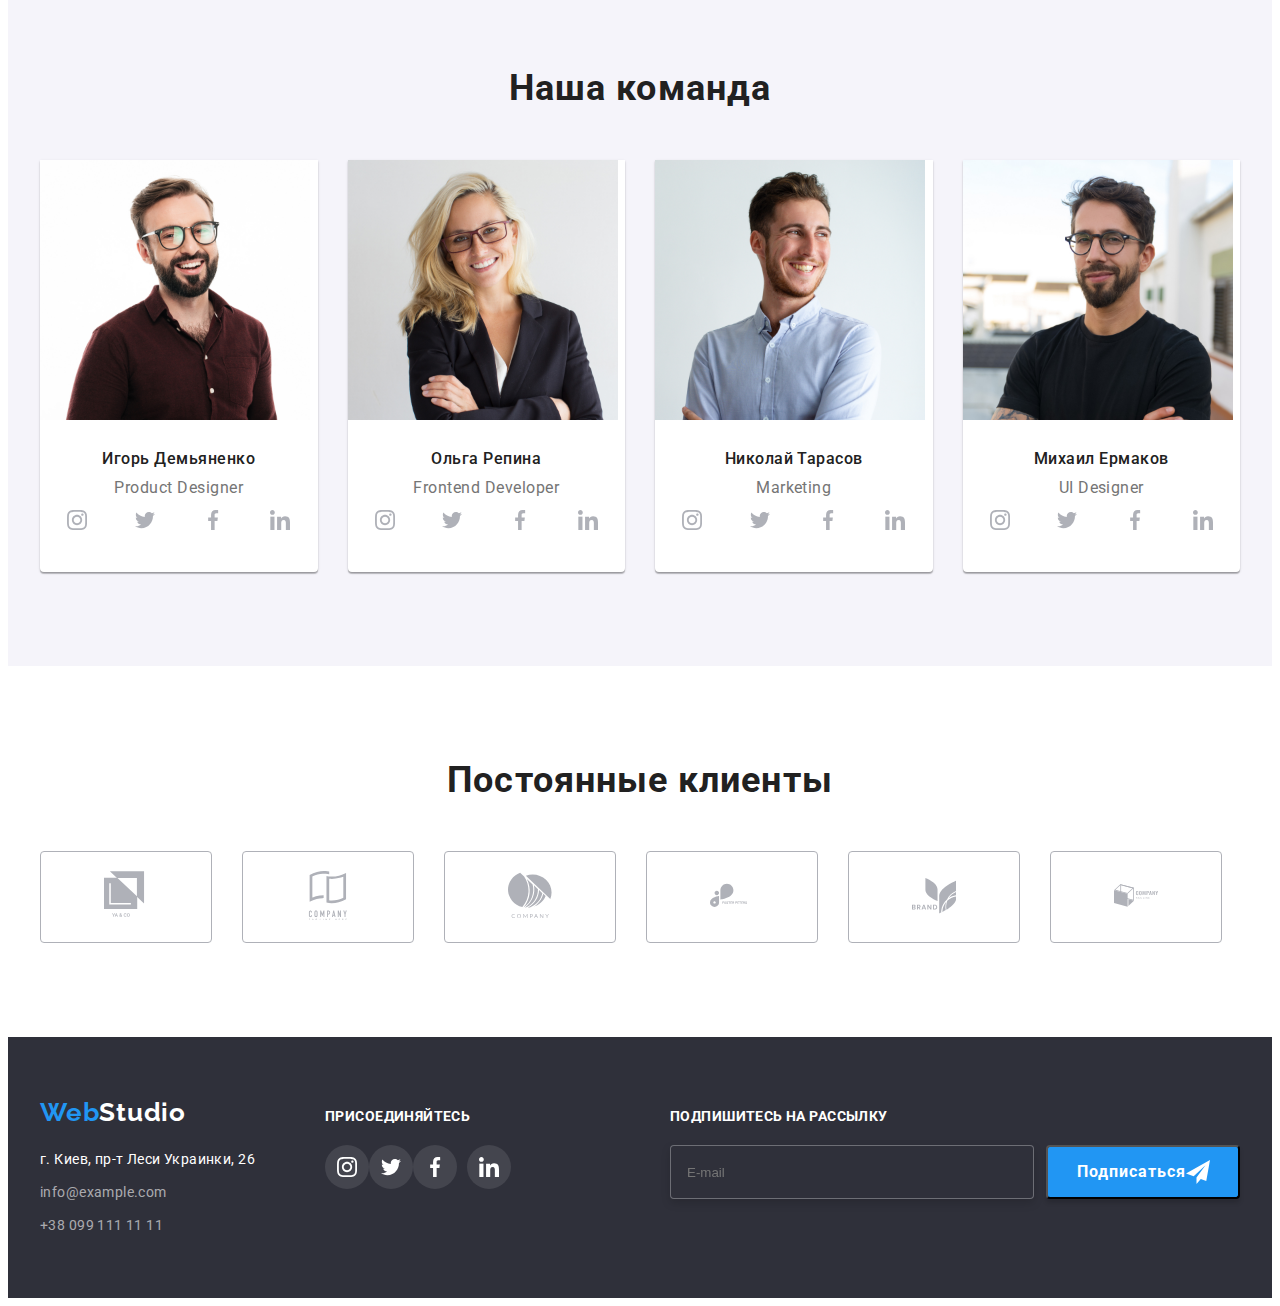
==== commit a5088f72: "solved mistake in footer icon of tw" ====
--- a/index.html
+++ b/index.html
@@ -370,7 +370,7 @@
       <p class="invitation">ПРИСОЕДИНЯЙТЕСЬ</p>
       <ul class="list-all list footer-set">
         <li class="footer-icons-list">
-          <a href="" class="footer-set__footer-icons-color footer-icons-link">
+          <a href="" class="footer-set__footer-icons-color footer-set__footer-icons-link">
               <svg class="footer-set__footer-icons" width="20px" height="20px">
                 <use href="./images.img/sprite-copy.svg#icon-instagram"></use>
               </svg>
@@ -378,7 +378,7 @@
         </li>
         <li class="footer-list__footer-icons-list">
           <a href="" class="footer-set__footer-icons-color footer-set__footer-icons-link">
-              <svg class="footer-icons" width="20px" height="20px">
+              <svg class="footer-set__footer-icons" width="20px" height="20px">
                 <use href="./images.img/sprite-copy.svg#icon-twitter"></use>
               </svg>
           </a>
